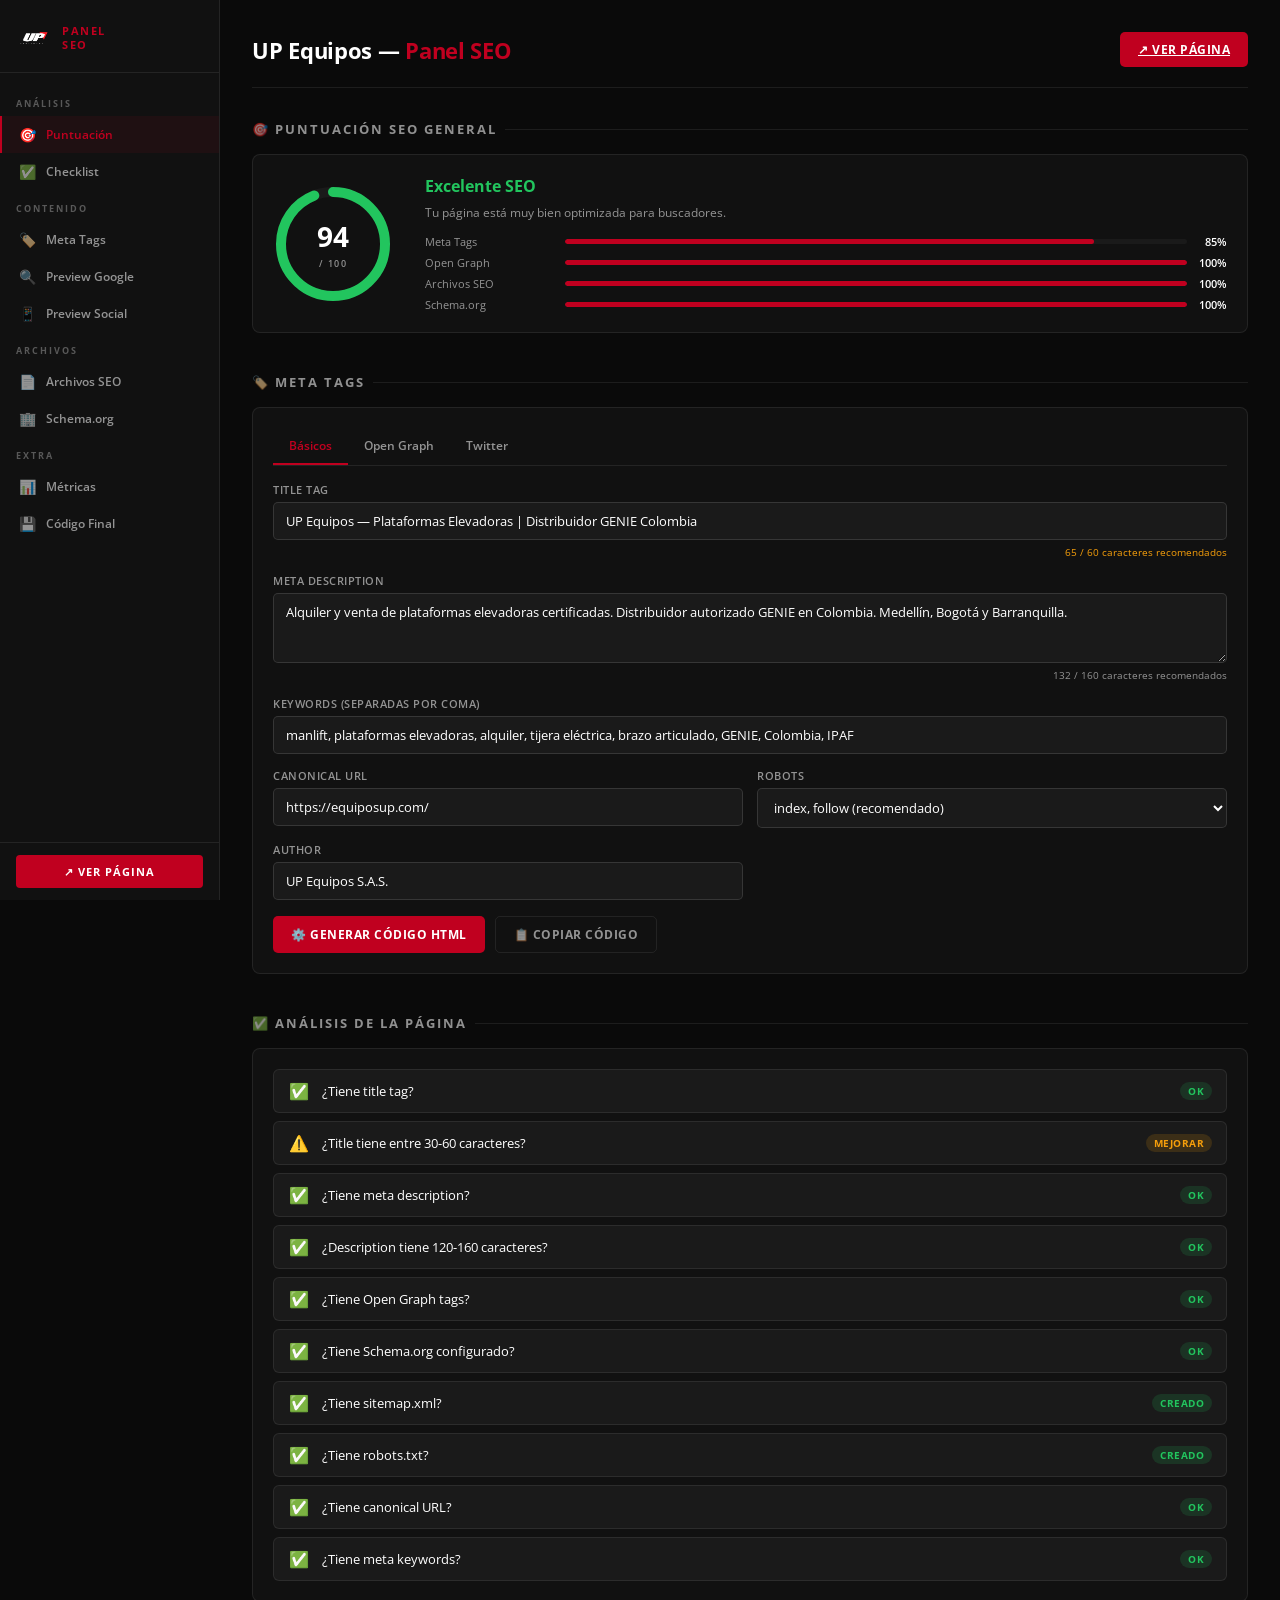
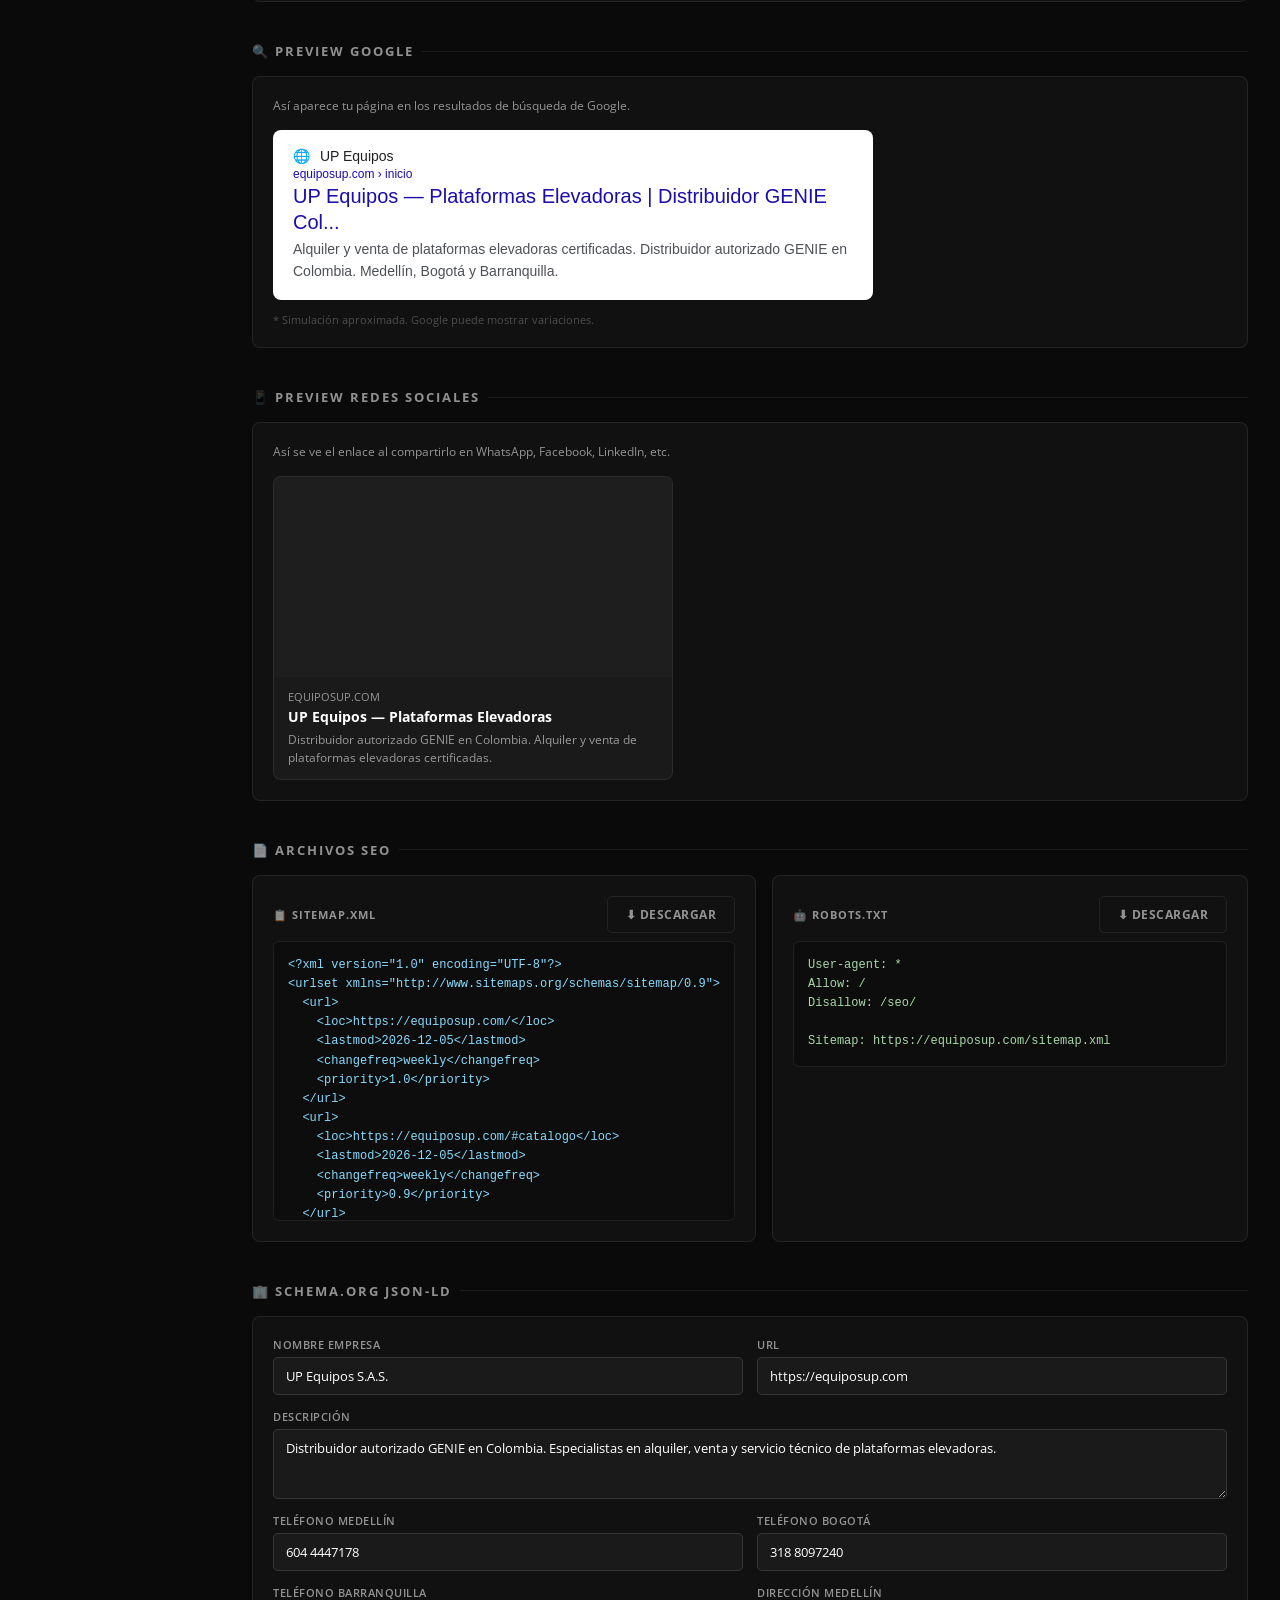
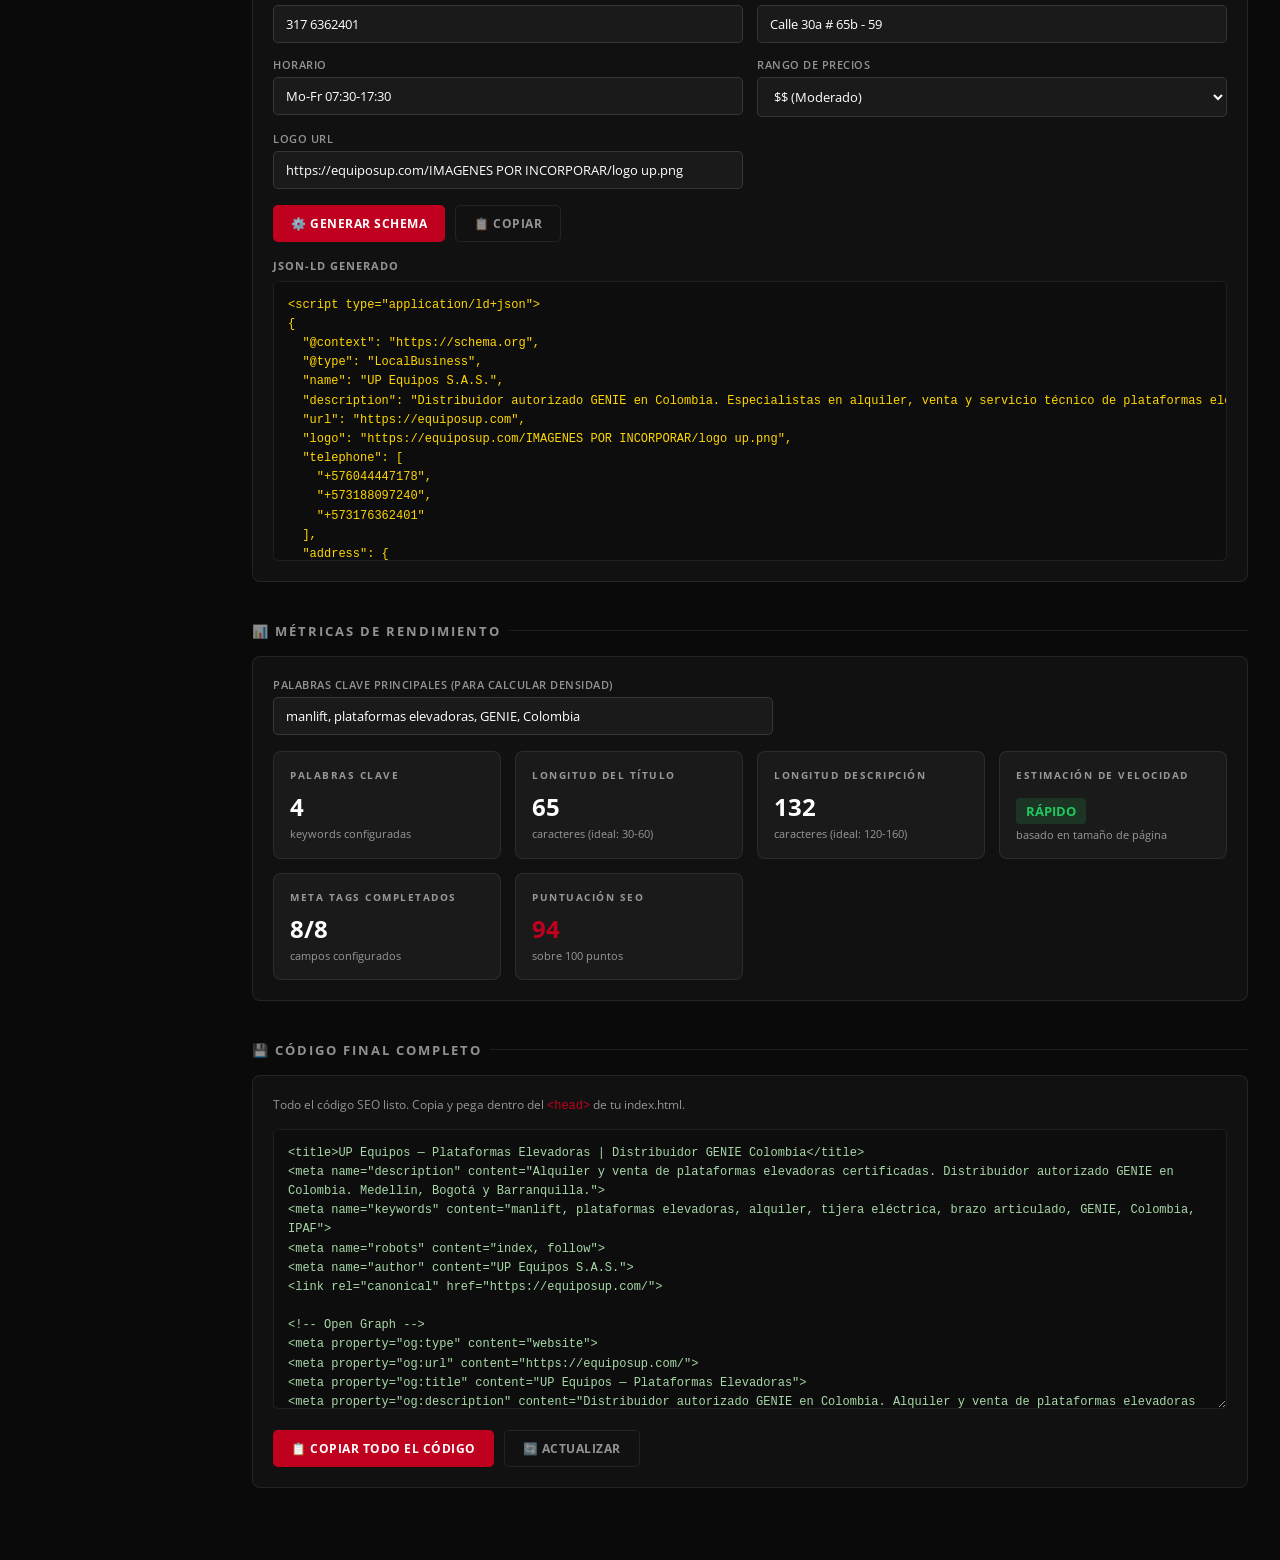
==== seo/index.html @ 3b1353d7 "Add files via upload" ====
<!DOCTYPE html>
<html lang="es">
<head>
  <meta charset="UTF-8">
  <meta name="viewport" content="width=device-width, initial-scale=1.0">
  <title>UP Equipos — Panel SEO</title>
  <meta name="robots" content="noindex, nofollow">
  <link rel="preconnect" href="https://fonts.googleapis.com">
  <link rel="preconnect" href="https://fonts.gstatic.com" crossorigin>
  <link href="https://fonts.googleapis.com/css2?family=Open+Sans:wght@300;400;600;700&display=swap" rel="stylesheet">
  <style>
    *, *::before, *::after { box-sizing: border-box; margin: 0; padding: 0; }

    :root {
      --bg: #0a0a0a;
      --bg2: #111111;
      --bg3: #1a1a1a;
      --red: #C0001F;
      --red2: #e8001f;
      --white: #ffffff;
      --gray: rgba(255,255,255,0.55);
      --gray2: rgba(255,255,255,0.08);
      --border: rgba(255,255,255,0.08);
      --sidebar-w: 220px;
    }

    html { scroll-behavior: smooth; }

    body {
      font-family: 'Open Sans', sans-serif;
      background: var(--bg);
      color: var(--white);
      min-height: 100vh;
      display: flex;
    }

    /* ── SIDEBAR ── */
    #sidebar {
      width: var(--sidebar-w);
      min-height: 100vh;
      background: var(--bg2);
      border-right: 1px solid var(--border);
      position: fixed;
      top: 0; left: 0;
      display: flex;
      flex-direction: column;
      z-index: 100;
    }

    .sidebar-brand {
      padding: 20px 16px 16px;
      border-bottom: 1px solid var(--border);
      display: flex;
      align-items: center;
      gap: 10px;
    }

    .sidebar-brand img {
      height: 36px;
      width: auto;
      filter: brightness(1.1);
    }

    .sidebar-brand-text {
      font-size: 11px;
      font-weight: 700;
      letter-spacing: 1.5px;
      text-transform: uppercase;
      color: var(--red);
      line-height: 1.3;
    }

    .sidebar-nav {
      flex: 1;
      padding: 12px 0;
      overflow-y: auto;
    }

    .nav-label {
      font-size: 9px;
      font-weight: 700;
      letter-spacing: 2px;
      text-transform: uppercase;
      color: rgba(255,255,255,0.3);
      padding: 12px 16px 6px;
    }

    .nav-item {
      display: flex;
      align-items: center;
      gap: 10px;
      padding: 9px 16px;
      font-size: 12px;
      font-weight: 600;
      color: var(--gray);
      cursor: pointer;
      transition: all 0.2s;
      border-left: 2px solid transparent;
      text-decoration: none;
    }

    .nav-item:hover { color: var(--white); background: var(--gray2); }
    .nav-item.active { color: var(--red); border-left-color: var(--red); background: rgba(192,0,31,0.08); }

    .nav-item .nav-icon { font-size: 14px; width: 18px; text-align: center; }

    .sidebar-footer {
      padding: 12px 16px;
      border-top: 1px solid var(--border);
    }

    .btn-ver {
      display: block;
      text-align: center;
      padding: 9px 12px;
      background: var(--red);
      color: var(--white);
      font-size: 11px;
      font-weight: 700;
      letter-spacing: 1px;
      text-transform: uppercase;
      text-decoration: none;
      border-radius: 4px;
      transition: background 0.2s;
    }
    .btn-ver:hover { background: var(--red2); }

    /* ── MAIN ── */
    #main {
      margin-left: var(--sidebar-w);
      flex: 1;
      padding: 32px;
      max-width: calc(100% - var(--sidebar-w));
    }

    /* ── PAGE HEADER ── */
    .page-header {
      display: flex;
      align-items: center;
      justify-content: space-between;
      margin-bottom: 32px;
      padding-bottom: 20px;
      border-bottom: 1px solid var(--border);
    }

    .page-header h1 {
      font-size: 22px;
      font-weight: 700;
      letter-spacing: -0.3px;
    }

    .page-header h1 span { color: var(--red); }

    /* ── SECTION ── */
    .seo-section {
      margin-bottom: 40px;
      scroll-margin-top: 24px;
    }

    .section-title {
      font-size: 13px;
      font-weight: 700;
      letter-spacing: 2px;
      text-transform: uppercase;
      color: var(--gray);
      margin-bottom: 16px;
      display: flex;
      align-items: center;
      gap: 8px;
    }

    .section-title::after {
      content: '';
      flex: 1;
      height: 1px;
      background: var(--border);
    }

    /* ── CARD ── */
    .card {
      background: var(--bg2);
      border: 1px solid var(--border);
      border-radius: 8px;
      padding: 20px;
    }

    /* ── SCORE CIRCLE ── */
    .score-wrap {
      display: flex;
      align-items: center;
      gap: 32px;
      flex-wrap: wrap;
    }

    .score-circle-container {
      position: relative;
      width: 120px;
      height: 120px;
      flex-shrink: 0;
    }

    .score-circle-container svg {
      transform: rotate(-90deg);
    }

    .score-circle-bg { fill: none; stroke: var(--bg3); stroke-width: 10; }
    .score-circle-fill {
      fill: none;
      stroke-width: 10;
      stroke-linecap: round;
      transition: stroke-dashoffset 0.8s cubic-bezier(.4,0,.2,1), stroke 0.4s;
    }

    .score-number {
      position: absolute;
      inset: 0;
      display: flex;
      flex-direction: column;
      align-items: center;
      justify-content: center;
      font-size: 28px;
      font-weight: 700;
    }

    .score-label-text {
      font-size: 9px;
      font-weight: 600;
      letter-spacing: 1.5px;
      text-transform: uppercase;
      color: var(--gray);
      margin-top: 2px;
    }

    .score-details { flex: 1; min-width: 200px; }
    .score-details h3 { font-size: 16px; font-weight: 700; margin-bottom: 6px; }
    .score-details p { font-size: 12px; color: var(--gray); line-height: 1.6; }

    .score-bars { margin-top: 12px; display: flex; flex-direction: column; gap: 6px; }

    .score-bar-row {
      display: flex;
      align-items: center;
      gap: 10px;
      font-size: 11px;
    }

    .score-bar-label { width: 130px; color: var(--gray); }

    .score-bar-track {
      flex: 1;
      height: 5px;
      background: var(--bg3);
      border-radius: 3px;
      overflow: hidden;
    }

    .score-bar-fill {
      height: 100%;
      border-radius: 3px;
      background: var(--red);
      transition: width 0.6s ease;
    }

    .score-bar-val { width: 30px; text-align: right; font-weight: 600; }

    /* ── FORM ── */
    .form-grid {
      display: grid;
      grid-template-columns: 1fr 1fr;
      gap: 14px;
    }

    .form-grid.single { grid-template-columns: 1fr; }

    .field {
      display: flex;
      flex-direction: column;
      gap: 5px;
    }

    .field.span2 { grid-column: span 2; }

    .field label {
      font-size: 11px;
      font-weight: 600;
      letter-spacing: 0.5px;
      color: var(--gray);
      text-transform: uppercase;
    }

    .field input,
    .field textarea,
    .field select {
      background: var(--bg3);
      border: 1px solid rgba(255,255,255,0.12);
      border-radius: 5px;
      color: var(--white);
      font-family: 'Open Sans', sans-serif;
      font-size: 13px;
      padding: 9px 12px;
      outline: none;
      transition: border-color 0.2s;
      width: 100%;
    }

    .field input:focus,
    .field textarea:focus,
    .field select:focus {
      border-color: var(--red);
    }

    .field select option { background: #1a1a1a; }

    .field textarea { resize: vertical; min-height: 70px; }

    .char-counter {
      font-size: 10px;
      color: var(--gray);
      text-align: right;
    }

    .char-counter.warn { color: #f59e0b; }
    .char-counter.over { color: var(--red); }

    /* ── BUTTONS ── */
    .btn {
      display: inline-flex;
      align-items: center;
      gap: 6px;
      padding: 9px 18px;
      border: none;
      border-radius: 5px;
      font-family: 'Open Sans', sans-serif;
      font-size: 12px;
      font-weight: 700;
      letter-spacing: 0.5px;
      text-transform: uppercase;
      cursor: pointer;
      transition: all 0.2s;
    }

    .btn-primary { background: var(--red); color: var(--white); }
    .btn-primary:hover { background: var(--red2); }
    .btn-secondary {
      background: transparent;
      color: var(--gray);
      border: 1px solid var(--border);
    }
    .btn-secondary:hover { color: var(--white); border-color: rgba(255,255,255,0.25); }

    .btn-row {
      display: flex;
      gap: 10px;
      margin-top: 16px;
      flex-wrap: wrap;
    }

    /* ── CHECKLIST ── */
    .checklist { display: flex; flex-direction: column; gap: 8px; }

    .check-item {
      display: flex;
      align-items: center;
      gap: 12px;
      padding: 10px 14px;
      background: var(--bg3);
      border-radius: 6px;
      border: 1px solid var(--border);
      font-size: 13px;
    }

    .check-icon { font-size: 16px; width: 22px; text-align: center; flex-shrink: 0; }
    .check-text { flex: 1; }
    .check-badge {
      font-size: 10px;
      font-weight: 700;
      letter-spacing: 0.5px;
      padding: 2px 8px;
      border-radius: 10px;
    }
    .badge-ok { background: rgba(34,197,94,0.15); color: #22c55e; }
    .badge-warn { background: rgba(245,158,11,0.15); color: #f59e0b; }
    .badge-err { background: rgba(192,0,31,0.15); color: #ff4060; }

    /* ── GOOGLE PREVIEW ── */
    .google-preview {
      background: #fff;
      border-radius: 8px;
      padding: 18px 20px;
      max-width: 600px;
    }

    .gp-url {
      font-size: 12px;
      color: #1a0dab;
      margin-bottom: 2px;
      font-family: arial, sans-serif;
    }

    .gp-title {
      font-size: 20px;
      color: #1a0dab;
      font-family: arial, sans-serif;
      cursor: pointer;
      line-height: 1.3;
      margin-bottom: 3px;
    }

    .gp-title:hover { text-decoration: underline; }

    .gp-desc {
      font-size: 14px;
      color: #4d5156;
      font-family: arial, sans-serif;
      line-height: 1.58;
    }

    .gp-url-green {
      font-size: 14px;
      color: #202124;
      font-family: arial, sans-serif;
      margin-bottom: 3px;
    }

    /* ── SOCIAL PREVIEW ── */
    .social-preview {
      background: var(--bg3);
      border: 1px solid var(--border);
      border-radius: 8px;
      overflow: hidden;
      max-width: 400px;
    }

    .social-img-placeholder {
      width: 100%;
      height: 200px;
      background: #1e1e1e;
      display: flex;
      align-items: center;
      justify-content: center;
      color: var(--gray);
      font-size: 12px;
      position: relative;
      overflow: hidden;
    }

    .social-img-placeholder img {
      width: 100%;
      height: 100%;
      object-fit: cover;
    }

    .social-content { padding: 12px 14px; }
    .social-domain { font-size: 11px; color: var(--gray); text-transform: uppercase; margin-bottom: 4px; }
    .social-title { font-size: 14px; font-weight: 700; margin-bottom: 4px; line-height: 1.3; }
    .social-desc { font-size: 12px; color: var(--gray); line-height: 1.5; }

    /* ── CODE BLOCK ── */
    .code-block {
      background: #0d0d0d;
      border: 1px solid var(--border);
      border-radius: 6px;
      padding: 14px;
      font-family: 'Courier New', monospace;
      font-size: 12px;
      color: #a8d8a8;
      line-height: 1.6;
      overflow-x: auto;
      white-space: pre;
      max-height: 280px;
      overflow-y: auto;
    }

    .code-block.xml { color: #89dcff; }
    .code-block.json { color: #ffd700; }

    .code-header {
      display: flex;
      align-items: center;
      justify-content: space-between;
      margin-bottom: 8px;
    }

    .code-title {
      font-size: 11px;
      font-weight: 700;
      letter-spacing: 1px;
      text-transform: uppercase;
      color: var(--gray);
    }

    /* ── METRICS ── */
    .metrics-grid {
      display: grid;
      grid-template-columns: repeat(auto-fill, minmax(200px, 1fr));
      gap: 14px;
    }

    .metric-card {
      background: var(--bg3);
      border: 1px solid var(--border);
      border-radius: 8px;
      padding: 16px;
    }

    .metric-label {
      font-size: 10px;
      font-weight: 700;
      letter-spacing: 1.5px;
      text-transform: uppercase;
      color: var(--gray);
      margin-bottom: 8px;
    }

    .metric-value {
      font-size: 24px;
      font-weight: 700;
      color: var(--white);
    }

    .metric-sub {
      font-size: 11px;
      color: var(--gray);
      margin-top: 3px;
    }

    .metric-speed {
      display: inline-block;
      padding: 4px 10px;
      border-radius: 4px;
      font-size: 13px;
      font-weight: 700;
    }
    .speed-fast { background: rgba(34,197,94,0.15); color: #22c55e; }
    .speed-med { background: rgba(245,158,11,0.15); color: #f59e0b; }
    .speed-slow { background: rgba(192,0,31,0.15); color: #ff4060; }

    /* ── FINAL CODE ── */
    .final-textarea {
      width: 100%;
      background: #0d0d0d;
      border: 1px solid var(--border);
      border-radius: 6px;
      color: #a8d8a8;
      font-family: 'Courier New', monospace;
      font-size: 12px;
      padding: 14px;
      line-height: 1.6;
      resize: vertical;
      min-height: 280px;
      outline: none;
    }

    .final-textarea:focus { border-color: var(--red); }

    /* ── TOAST ── */
    #toast {
      position: fixed;
      bottom: 24px;
      right: 24px;
      background: #22c55e;
      color: #fff;
      padding: 10px 20px;
      border-radius: 6px;
      font-size: 13px;
      font-weight: 600;
      transform: translateY(60px);
      opacity: 0;
      transition: all 0.3s;
      z-index: 9999;
      pointer-events: none;
    }

    #toast.show { transform: translateY(0); opacity: 1; }

    /* ── TABS ── */
    .tab-row {
      display: flex;
      gap: 0;
      border-bottom: 1px solid var(--border);
      margin-bottom: 16px;
    }

    .tab-btn {
      padding: 9px 16px;
      font-size: 12px;
      font-weight: 600;
      color: var(--gray);
      cursor: pointer;
      border-bottom: 2px solid transparent;
      transition: all 0.2s;
      background: none;
      border-top: none;
      border-left: none;
      border-right: none;
      font-family: 'Open Sans', sans-serif;
    }

    .tab-btn:hover { color: var(--white); }
    .tab-btn.active { color: var(--red); border-bottom-color: var(--red); }
    .tab-panel { display: none; }
    .tab-panel.active { display: block; }

    /* ── RESPONSIVE ── */
    @media (max-width: 900px) {
      #sidebar {
        width: 100%;
        min-height: auto;
        position: relative;
        flex-direction: row;
        flex-wrap: wrap;
        overflow-x: auto;
      }

      #main { margin-left: 0; max-width: 100%; }

      body { flex-direction: column; }

      .sidebar-nav { display: flex; flex-direction: row; padding: 0; overflow-x: auto; }
      .nav-label { display: none; }
      .nav-item { white-space: nowrap; border-left: none; border-bottom: 2px solid transparent; }
      .nav-item.active { border-bottom-color: var(--red); border-left: none; }
      .sidebar-footer { display: none; }

      .form-grid { grid-template-columns: 1fr; }
      .field.span2 { grid-column: span 1; }
    }

    @media (max-width: 600px) {
      #main { padding: 16px; }
      .score-wrap { flex-direction: column; }
    }

    /* scrollbar */
    ::-webkit-scrollbar { width: 6px; height: 6px; }
    ::-webkit-scrollbar-track { background: var(--bg); }
    ::-webkit-scrollbar-thumb { background: rgba(255,255,255,0.15); border-radius: 3px; }
  </style>
</head>
<body>

<!-- ── SIDEBAR ── -->
<aside id="sidebar">
  <div class="sidebar-brand">
    <img src="../IMAGENES POR INCORPORAR/logo up.png" alt="UP Equipos" onerror="this.style.display='none'">
    <div class="sidebar-brand-text">Panel<br>SEO</div>
  </div>

  <nav class="sidebar-nav">
    <div class="nav-label">Análisis</div>
    <a class="nav-item active" href="#score" onclick="setActive(this)">
      <span class="nav-icon">🎯</span> Puntuación
    </a>
    <a class="nav-item" href="#checklist" onclick="setActive(this)">
      <span class="nav-icon">✅</span> Checklist
    </a>
    <div class="nav-label">Contenido</div>
    <a class="nav-item" href="#metatags" onclick="setActive(this)">
      <span class="nav-icon">🏷️</span> Meta Tags
    </a>
    <a class="nav-item" href="#preview-google" onclick="setActive(this)">
      <span class="nav-icon">🔍</span> Preview Google
    </a>
    <a class="nav-item" href="#preview-social" onclick="setActive(this)">
      <span class="nav-icon">📱</span> Preview Social
    </a>
    <div class="nav-label">Archivos</div>
    <a class="nav-item" href="#archivos-seo" onclick="setActive(this)">
      <span class="nav-icon">📄</span> Archivos SEO
    </a>
    <a class="nav-item" href="#schema" onclick="setActive(this)">
      <span class="nav-icon">🏢</span> Schema.org
    </a>
    <div class="nav-label">Extra</div>
    <a class="nav-item" href="#metricas" onclick="setActive(this)">
      <span class="nav-icon">📊</span> Métricas
    </a>
    <a class="nav-item" href="#codigo-final" onclick="setActive(this)">
      <span class="nav-icon">💾</span> Código Final
    </a>
  </nav>

  <div class="sidebar-footer">
    <a class="btn-ver" href="../index.html" target="_blank">↗ Ver página</a>
  </div>
</aside>

<!-- ── MAIN CONTENT ── -->
<main id="main">

  <div class="page-header">
    <h1>UP Equipos — <span>Panel SEO</span></h1>
    <a class="btn btn-primary" href="../index.html" target="_blank">↗ Ver página</a>
  </div>

  <!-- ══════════════════════════════
       SECCIÓN 1: PUNTUACIÓN SEO
  ══════════════════════════════ -->
  <section class="seo-section" id="score">
    <div class="section-title">🎯 Puntuación SEO General</div>
    <div class="card">
      <div class="score-wrap">
        <div class="score-circle-container">
          <svg width="120" height="120" viewBox="0 0 120 120">
            <circle class="score-circle-bg" cx="60" cy="60" r="52"/>
            <circle id="scoreCircle" class="score-circle-fill" cx="60" cy="60" r="52"
              stroke-dasharray="326.7"
              stroke-dashoffset="326.7"
              stroke="#22c55e"/>
          </svg>
          <div class="score-number">
            <span id="scoreNum">0</span>
            <span class="score-label-text">/ 100</span>
          </div>
        </div>

        <div class="score-details">
          <h3 id="scoreLabel">Calculando...</h3>
          <p id="scoreDesc">Completa los campos de meta tags para mejorar tu puntuación SEO.</p>
          <div class="score-bars">
            <div class="score-bar-row">
              <span class="score-bar-label">Meta Tags</span>
              <div class="score-bar-track"><div class="score-bar-fill" id="bar-meta" style="width:0%"></div></div>
              <span class="score-bar-val" id="val-meta">0%</span>
            </div>
            <div class="score-bar-row">
              <span class="score-bar-label">Open Graph</span>
              <div class="score-bar-track"><div class="score-bar-fill" id="bar-og" style="width:0%"></div></div>
              <span class="score-bar-val" id="val-og">0%</span>
            </div>
            <div class="score-bar-row">
              <span class="score-bar-label">Archivos SEO</span>
              <div class="score-bar-track"><div class="score-bar-fill" id="bar-files" style="width:0%"></div></div>
              <span class="score-bar-val" id="val-files">0%</span>
            </div>
            <div class="score-bar-row">
              <span class="score-bar-label">Schema.org</span>
              <div class="score-bar-track"><div class="score-bar-fill" id="bar-schema" style="width:0%"></div></div>
              <span class="score-bar-val" id="val-schema">0%</span>
            </div>
          </div>
        </div>
      </div>
    </div>
  </section>

  <!-- ══════════════════════════════
       SECCIÓN 2: META TAGS
  ══════════════════════════════ -->
  <section class="seo-section" id="metatags">
    <div class="section-title">🏷️ Meta Tags</div>
    <div class="card">
      <div class="tab-row">
        <button class="tab-btn active" onclick="showTab('basic',this)">Básicos</button>
        <button class="tab-btn" onclick="showTab('og',this)">Open Graph</button>
        <button class="tab-btn" onclick="showTab('twitter',this)">Twitter</button>
      </div>

      <div id="tab-basic" class="tab-panel active">
        <div class="form-grid">
          <div class="field span2">
            <label>Title Tag</label>
            <input type="text" id="f-title" maxlength="70" oninput="onFieldChange()" placeholder="Título de la página...">
            <div class="char-counter" id="cc-title">0 / 60 caracteres recomendados</div>
          </div>
          <div class="field span2">
            <label>Meta Description</label>
            <textarea id="f-desc" maxlength="200" oninput="onFieldChange()" placeholder="Descripción de la página..."></textarea>
            <div class="char-counter" id="cc-desc">0 / 160 caracteres recomendados</div>
          </div>
          <div class="field span2">
            <label>Keywords (separadas por coma)</label>
            <input type="text" id="f-keywords" oninput="onFieldChange()" placeholder="palabra1, palabra2, palabra3...">
          </div>
          <div class="field">
            <label>Canonical URL</label>
            <input type="url" id="f-canonical" oninput="onFieldChange()" placeholder="https://equiposup.com/">
          </div>
          <div class="field">
            <label>Robots</label>
            <select id="f-robots" onchange="onFieldChange()">
              <option value="index, follow">index, follow (recomendado)</option>
              <option value="noindex, follow">noindex, follow</option>
              <option value="index, nofollow">index, nofollow</option>
              <option value="noindex, nofollow">noindex, nofollow</option>
            </select>
          </div>
          <div class="field">
            <label>Author</label>
            <input type="text" id="f-author" oninput="onFieldChange()" placeholder="UP Equipos S.A.S.">
          </div>
        </div>
      </div>

      <div id="tab-og" class="tab-panel">
        <div class="form-grid">
          <div class="field span2">
            <label>OG Title</label>
            <input type="text" id="f-og-title" oninput="onFieldChange()" placeholder="Título para redes sociales...">
          </div>
          <div class="field span2">
            <label>OG Description</label>
            <textarea id="f-og-desc" maxlength="200" oninput="onFieldChange()" placeholder="Descripción para redes sociales..."></textarea>
          </div>
          <div class="field span2">
            <label>OG Image URL</label>
            <input type="url" id="f-og-image" oninput="onFieldChange()" placeholder="https://equiposup.com/imagen.png">
          </div>
          <div class="field">
            <label>OG Locale</label>
            <input type="text" id="f-og-locale" oninput="onFieldChange()" placeholder="es_CO">
          </div>
          <div class="field">
            <label>OG Site Name</label>
            <input type="text" id="f-og-sitename" oninput="onFieldChange()" placeholder="UP Equipos">
          </div>
        </div>
      </div>

      <div id="tab-twitter" class="tab-panel">
        <div class="form-grid">
          <div class="field">
            <label>Twitter Card</label>
            <select id="f-tw-card" onchange="onFieldChange()">
              <option value="summary_large_image">summary_large_image</option>
              <option value="summary">summary</option>
            </select>
          </div>
          <div class="field">
            <label>Twitter Handle (opcional)</label>
            <input type="text" id="f-tw-handle" oninput="onFieldChange()" placeholder="@tu_usuario">
          </div>
          <div class="field span2">
            <label>Twitter Title</label>
            <input type="text" id="f-tw-title" oninput="onFieldChange()" placeholder="Título para Twitter...">
          </div>
          <div class="field span2">
            <label>Twitter Description</label>
            <textarea id="f-tw-desc" oninput="onFieldChange()" placeholder="Descripción para Twitter..."></textarea>
          </div>
          <div class="field span2">
            <label>Twitter Image URL</label>
            <input type="url" id="f-tw-image" oninput="onFieldChange()" placeholder="https://equiposup.com/imagen.png">
          </div>
        </div>
      </div>

      <div class="btn-row">
        <button class="btn btn-primary" onclick="generateMetaCode()">⚙️ Generar código HTML</button>
        <button class="btn btn-secondary" onclick="copyMetaCode()">📋 Copiar código</button>
      </div>

      <div id="meta-code-wrap" style="margin-top:14px; display:none;">
        <div class="code-header">
          <span class="code-title">Código generado — pegar en &lt;head&gt;</span>
        </div>
        <div class="code-block" id="meta-code-output"></div>
      </div>
    </div>
  </section>

  <!-- ══════════════════════════════
       SECCIÓN 3: CHECKLIST
  ══════════════════════════════ -->
  <section class="seo-section" id="checklist">
    <div class="section-title">✅ Análisis de la Página</div>
    <div class="card">
      <div class="checklist" id="checklist-items"></div>
    </div>
  </section>

  <!-- ══════════════════════════════
       SECCIÓN 4: PREVIEW GOOGLE
  ══════════════════════════════ -->
  <section class="seo-section" id="preview-google">
    <div class="section-title">🔍 Preview Google</div>
    <div class="card">
      <p style="font-size:12px; color:var(--gray); margin-bottom:16px;">
        Así aparece tu página en los resultados de búsqueda de Google.
      </p>
      <div class="google-preview">
        <div class="gp-url-green">
          <span id="gp-favicon" style="margin-right:6px;">🌐</span>
          <span id="gp-sitename-disp">UP Equipos</span>
        </div>
        <div class="gp-url" id="gp-url-disp">equiposup.com › inicio</div>
        <div class="gp-title" id="gp-title-disp">UP Equipos — Plataformas Elevadoras | Distribuidor GENIE Colombia</div>
        <div class="gp-desc" id="gp-desc-disp">Alquiler y venta de plataformas elevadoras certificadas. Distribuidor autorizado GENIE en Colombia. Medellín, Bogotá y Barranquilla.</div>
      </div>
      <p style="font-size:11px; color:rgba(255,255,255,0.25); margin-top:12px;">
        * Simulación aproximada. Google puede mostrar variaciones.
      </p>
    </div>
  </section>

  <!-- ══════════════════════════════
       SECCIÓN 5: PREVIEW SOCIAL
  ══════════════════════════════ -->
  <section class="seo-section" id="preview-social">
    <div class="section-title">📱 Preview Redes Sociales</div>
    <div class="card">
      <p style="font-size:12px; color:var(--gray); margin-bottom:16px;">
        Así se ve el enlace al compartirlo en WhatsApp, Facebook, LinkedIn, etc.
      </p>
      <div class="social-preview">
        <div class="social-img-placeholder" id="social-img-wrap">
          <img id="social-img-preview" src="" alt="" style="display:none;" onerror="this.style.display='none'">
          <span id="social-img-text">Sin imagen OG configurada</span>
        </div>
        <div class="social-content">
          <div class="social-domain" id="social-domain-disp">EQUIPOSUP.COM</div>
          <div class="social-title" id="social-title-disp">UP Equipos — Plataformas Elevadoras</div>
          <div class="social-desc" id="social-desc-disp">Distribuidor autorizado GENIE en Colombia. Alquiler y venta de plataformas elevadoras certificadas.</div>
        </div>
      </div>
    </div>
  </section>

  <!-- ══════════════════════════════
       SECCIÓN 6: ARCHIVOS SEO
  ══════════════════════════════ -->
  <section class="seo-section" id="archivos-seo">
    <div class="section-title">📄 Archivos SEO</div>
    <div style="display:grid; grid-template-columns: 1fr 1fr; gap:16px; flex-wrap:wrap;">

      <!-- SITEMAP -->
      <div class="card">
        <div class="code-header">
          <span class="code-title">📋 sitemap.xml</span>
          <button class="btn btn-secondary" onclick="downloadFile('sitemap.xml', getSitemapContent())">⬇ Descargar</button>
        </div>
        <div class="code-block xml" id="sitemap-preview"></div>
      </div>

      <!-- ROBOTS -->
      <div class="card">
        <div class="code-header">
          <span class="code-title">🤖 robots.txt</span>
          <button class="btn btn-secondary" onclick="downloadFile('robots.txt', getRobotsContent())">⬇ Descargar</button>
        </div>
        <div class="code-block" id="robots-preview"></div>
      </div>

    </div>
  </section>

  <!-- ══════════════════════════════
       SECCIÓN 7: SCHEMA.ORG
  ══════════════════════════════ -->
  <section class="seo-section" id="schema">
    <div class="section-title">🏢 Schema.org JSON-LD</div>
    <div class="card">
      <div class="form-grid">
        <div class="field">
          <label>Nombre empresa</label>
          <input type="text" id="s-name" oninput="generateSchema()" placeholder="UP Equipos S.A.S.">
        </div>
        <div class="field">
          <label>URL</label>
          <input type="url" id="s-url" oninput="generateSchema()" placeholder="https://equiposup.com">
        </div>
        <div class="field span2">
          <label>Descripción</label>
          <textarea id="s-desc" oninput="generateSchema()" placeholder="Descripción del negocio..."></textarea>
        </div>
        <div class="field">
          <label>Teléfono Medellín</label>
          <input type="text" id="s-tel-med" oninput="generateSchema()" placeholder="604 4447178">
        </div>
        <div class="field">
          <label>Teléfono Bogotá</label>
          <input type="text" id="s-tel-bog" oninput="generateSchema()" placeholder="318 8097240">
        </div>
        <div class="field">
          <label>Teléfono Barranquilla</label>
          <input type="text" id="s-tel-baq" oninput="generateSchema()" placeholder="317 6362401">
        </div>
        <div class="field">
          <label>Dirección Medellín</label>
          <input type="text" id="s-addr" oninput="generateSchema()" placeholder="Calle 30a # 65b - 59">
        </div>
        <div class="field">
          <label>Horario</label>
          <input type="text" id="s-hours" oninput="generateSchema()" placeholder="Mo-Fr 07:30-17:30">
        </div>
        <div class="field">
          <label>Rango de precios</label>
          <select id="s-price" onchange="generateSchema()">
            <option value="$">$ (Económico)</option>
            <option value="$$" selected>$$ (Moderado)</option>
            <option value="$$$">$$$ (Premium)</option>
          </select>
        </div>
        <div class="field">
          <label>Logo URL</label>
          <input type="url" id="s-logo" oninput="generateSchema()" placeholder="https://equiposup.com/logo.png">
        </div>
      </div>

      <div class="btn-row">
        <button class="btn btn-primary" onclick="generateSchema()">⚙️ Generar Schema</button>
        <button class="btn btn-secondary" onclick="copyCode('schema-output')">📋 Copiar</button>
      </div>

      <div style="margin-top:16px;">
        <div class="code-header">
          <span class="code-title">JSON-LD generado</span>
        </div>
        <div class="code-block json" id="schema-output"></div>
      </div>
    </div>
  </section>

  <!-- ══════════════════════════════
       SECCIÓN 8: MÉTRICAS
  ══════════════════════════════ -->
  <section class="seo-section" id="metricas">
    <div class="section-title">📊 Métricas de Rendimiento</div>
    <div class="card">
      <div class="field" style="margin-bottom:16px; max-width:500px;">
        <label>Palabras clave principales (para calcular densidad)</label>
        <input type="text" id="m-keywords" oninput="calcMetrics()" placeholder="manlift, plataformas elevadoras, GENIE...">
      </div>
      <div class="metrics-grid">
        <div class="metric-card">
          <div class="metric-label">Palabras clave</div>
          <div class="metric-value" id="m-kw-count">—</div>
          <div class="metric-sub">keywords configuradas</div>
        </div>
        <div class="metric-card">
          <div class="metric-label">Longitud del título</div>
          <div class="metric-value" id="m-title-len">0</div>
          <div class="metric-sub">caracteres (ideal: 30-60)</div>
        </div>
        <div class="metric-card">
          <div class="metric-label">Longitud descripción</div>
          <div class="metric-value" id="m-desc-len">0</div>
          <div class="metric-sub">caracteres (ideal: 120-160)</div>
        </div>
        <div class="metric-card">
          <div class="metric-label">Estimación de velocidad</div>
          <div class="metric-value" id="m-speed">
            <span class="metric-speed speed-fast">RÁPIDO</span>
          </div>
          <div class="metric-sub">basado en tamaño de página</div>
        </div>
        <div class="metric-card">
          <div class="metric-label">Meta tags completados</div>
          <div class="metric-value" id="m-meta-count">0/8</div>
          <div class="metric-sub">campos configurados</div>
        </div>
        <div class="metric-card">
          <div class="metric-label">Puntuación SEO</div>
          <div class="metric-value" id="m-score-disp" style="color:var(--red)">0</div>
          <div class="metric-sub">sobre 100 puntos</div>
        </div>
      </div>
    </div>
  </section>

  <!-- ══════════════════════════════
       SECCIÓN 9: CÓDIGO FINAL
  ══════════════════════════════ -->
  <section class="seo-section" id="codigo-final">
    <div class="section-title">💾 Código Final Completo</div>
    <div class="card">
      <p style="font-size:12px; color:var(--gray); margin-bottom:16px;">
        Todo el código SEO listo. Copia y pega dentro del <code style="color:var(--red)">&lt;head&gt;</code> de tu index.html.
      </p>
      <textarea class="final-textarea" id="final-code" readonly></textarea>
      <div class="btn-row">
        <button class="btn btn-primary" onclick="copyFinalCode()">📋 Copiar todo el código</button>
        <button class="btn btn-secondary" onclick="refreshFinalCode()">🔄 Actualizar</button>
      </div>
    </div>
  </section>

</main>

<!-- TOAST -->
<div id="toast">¡Copiado al portapapeles!</div>

<script>
  // ──────────────────────────────────────────
  //  DATOS POR DEFECTO
  // ──────────────────────────────────────────
  const DEFAULTS = {
    title: 'UP Equipos — Plataformas Elevadoras | Distribuidor GENIE Colombia',
    desc: 'Alquiler y venta de plataformas elevadoras certificadas. Distribuidor autorizado GENIE en Colombia. Medellín, Bogotá y Barranquilla.',
    keywords: 'manlift, plataformas elevadoras, alquiler, tijera eléctrica, brazo articulado, GENIE, Colombia, IPAF',
    canonical: 'https://equiposup.com/',
    robots: 'index, follow',
    author: 'UP Equipos S.A.S.',
    ogTitle: 'UP Equipos — Plataformas Elevadoras',
    ogDesc: 'Distribuidor autorizado GENIE en Colombia. Alquiler y venta de plataformas elevadoras certificadas.',
    ogImage: 'https://equiposup.com/IMAGENES POR INCORPORAR/logo up.png',
    ogLocale: 'es_CO',
    ogSitename: 'UP Equipos',
    twCard: 'summary_large_image',
    twTitle: 'UP Equipos — Plataformas Elevadoras',
    twDesc: 'Distribuidor autorizado GENIE en Colombia.',
    twImage: 'https://equiposup.com/IMAGENES POR INCORPORAR/logo up.png',
    sName: 'UP Equipos S.A.S.',
    sUrl: 'https://equiposup.com',
    sDesc: 'Distribuidor autorizado GENIE en Colombia. Especialistas en alquiler, venta y servicio técnico de plataformas elevadoras.',
    sTelMed: '604 4447178',
    sTelBog: '318 8097240',
    sTelBaq: '317 6362401',
    sAddr: 'Calle 30a # 65b - 59',
    sHours: 'Mo-Fr 07:30-17:30',
    sPrice: '$$',
    sLogo: 'https://equiposup.com/IMAGENES POR INCORPORAR/logo up.png',
    mKeywords: 'manlift, plataformas elevadoras, GENIE, Colombia'
  };

  // ──────────────────────────────────────────
  //  INIT
  // ──────────────────────────────────────────
  window.addEventListener('DOMContentLoaded', () => {
    // Poblar formulario meta
    setValue('f-title', DEFAULTS.title);
    setValue('f-desc', DEFAULTS.desc);
    setValue('f-keywords', DEFAULTS.keywords);
    setValue('f-canonical', DEFAULTS.canonical);
    setSelect('f-robots', DEFAULTS.robots);
    setValue('f-author', DEFAULTS.author);
    // OG
    setValue('f-og-title', DEFAULTS.ogTitle);
    setValue('f-og-desc', DEFAULTS.ogDesc);
    setValue('f-og-image', DEFAULTS.ogImage);
    setValue('f-og-locale', DEFAULTS.ogLocale);
    setValue('f-og-sitename', DEFAULTS.ogSitename);
    // Twitter
    setSelect('f-tw-card', DEFAULTS.twCard);
    setValue('f-tw-title', DEFAULTS.twTitle);
    setValue('f-tw-desc', DEFAULTS.twDesc);
    setValue('f-tw-image', DEFAULTS.twImage);
    // Schema
    setValue('s-name', DEFAULTS.sName);
    setValue('s-url', DEFAULTS.sUrl);
    setValue('s-desc', DEFAULTS.sDesc);
    setValue('s-tel-med', DEFAULTS.sTelMed);
    setValue('s-tel-bog', DEFAULTS.sTelBog);
    setValue('s-tel-baq', DEFAULTS.sTelBaq);
    setValue('s-addr', DEFAULTS.sAddr);
    setValue('s-hours', DEFAULTS.sHours);
    setSelect('s-price', DEFAULTS.sPrice);
    setValue('s-logo', DEFAULTS.sLogo);
    // Metrics keyword
    setValue('m-keywords', DEFAULTS.mKeywords);

    // Run all
    onFieldChange();
    generateSchema();
    renderSitemapRobots();
    calcMetrics();
    refreshFinalCode();
  });

  function setValue(id, val) {
    const el = document.getElementById(id);
    if (el) el.value = val;
  }

  function setSelect(id, val) {
    const el = document.getElementById(id);
    if (!el) return;
    for (let opt of el.options) {
      if (opt.value === val) { opt.selected = true; break; }
    }
  }

  function g(id) {
    const el = document.getElementById(id);
    return el ? el.value.trim() : '';
  }

  // ──────────────────────────────────────────
  //  TABS
  // ──────────────────────────────────────────
  function showTab(name, btn) {
    document.querySelectorAll('.tab-panel').forEach(p => p.classList.remove('active'));
    document.querySelectorAll('.tab-btn').forEach(b => b.classList.remove('active'));
    const panel = document.getElementById('tab-' + name);
    if (panel) panel.classList.add('active');
    if (btn) btn.classList.add('active');
  }

  // ──────────────────────────────────────────
  //  SIDEBAR ACTIVE
  // ──────────────────────────────────────────
  function setActive(link) {
    document.querySelectorAll('.nav-item').forEach(n => n.classList.remove('active'));
    link.classList.add('active');
  }

  // ──────────────────────────────────────────
  //  CHAR COUNTERS
  // ──────────────────────────────────────────
  function updateCounter(inputId, counterId, max, recommended) {
    const el = document.getElementById(inputId);
    const cc = document.getElementById(counterId);
    if (!el || !cc) return;
    const len = el.value.length;
    cc.textContent = len + ' / ' + recommended + ' caracteres recomendados';
    cc.className = 'char-counter';
    if (len > max) cc.classList.add('over');
    else if (len > recommended) cc.classList.add('warn');
  }

  // ──────────────────────────────────────────
  //  MAIN CHANGE HANDLER
  // ──────────────────────────────────────────
  function onFieldChange() {
    updateCounter('f-title', 'cc-title', 70, 60);
    updateCounter('f-desc', 'cc-desc', 200, 160);
    updateGooglePreview();
    updateSocialPreview();
    updateChecklist();
    updateScore();
    calcMetrics();
    refreshFinalCode();
  }

  // ──────────────────────────────────────────
  //  GOOGLE PREVIEW
  // ──────────────────────────────────────────
  function updateGooglePreview() {
    const title = g('f-title') || 'Sin título';
    const desc  = g('f-desc')  || 'Sin descripción';
    const url   = g('f-canonical') || 'https://equiposup.com/';
    let urlDisp = url.replace('https://','').replace('http://','');
    if (urlDisp.endsWith('/')) urlDisp = urlDisp.slice(0,-1);
    urlDisp = urlDisp.replace('equiposup.com', 'equiposup.com');

    const sitename = g('f-og-sitename') || 'UP Equipos';

    setText('gp-sitename-disp', sitename);
    setText('gp-url-disp', urlDisp + ' › inicio');
    setText('gp-title-disp', title.length > 60 ? title.slice(0,60) + '...' : title);
    setText('gp-desc-disp', desc.length > 160 ? desc.slice(0,160) + '...' : desc);
  }

  // ──────────────────────────────────────────
  //  SOCIAL PREVIEW
  // ──────────────────────────────────────────
  function updateSocialPreview() {
    const title  = g('f-og-title') || g('f-title') || 'Sin título';
    const desc   = g('f-og-desc')  || g('f-desc')  || 'Sin descripción';
    const img    = g('f-og-image');
    const url    = g('f-canonical') || 'https://equiposup.com/';
    let domain   = url.replace('https://','').replace('http://','').split('/')[0].toUpperCase();

    setText('social-title-disp', title);
    setText('social-desc-disp', desc.length > 100 ? desc.slice(0,100) + '...' : desc);
    setText('social-domain-disp', domain);

    const imgEl   = document.getElementById('social-img-preview');
    const imgText = document.getElementById('social-img-text');
    if (img) {
      imgEl.src = img;
      imgEl.style.display = 'block';
      if (imgText) imgText.style.display = 'none';
    } else {
      imgEl.style.display = 'none';
      if (imgText) imgText.style.display = '';
    }
  }

  function setText(id, val) {
    const el = document.getElementById(id);
    if (el) el.textContent = val;
  }

  // ──────────────────────────────────────────
  //  CHECKLIST
  // ──────────────────────────────────────────
  const checks = [
    { id:'c-title',     label:'¿Tiene title tag?',                     fn: () => !!g('f-title') },
    { id:'c-title-len', label:'¿Title tiene entre 30-60 caracteres?',  fn: () => { const l=g('f-title').length; return l>=30&&l<=60; }, warn: () => { const l=g('f-title').length; return l>0&&(l<30||l>60); } },
    { id:'c-desc',      label:'¿Tiene meta description?',              fn: () => !!g('f-desc') },
    { id:'c-desc-len',  label:'¿Description tiene 120-160 caracteres?',fn: () => { const l=g('f-desc').length; return l>=120&&l<=160; }, warn: () => { const l=g('f-desc').length; return l>0&&(l<120||l>160); } },
    { id:'c-og',        label:'¿Tiene Open Graph tags?',               fn: () => !!(g('f-og-title')&&g('f-og-desc')&&g('f-og-image')) },
    { id:'c-schema',    label:'¿Tiene Schema.org configurado?',        fn: () => !!(g('s-name')&&g('s-url')) },
    { id:'c-sitemap',   label:'¿Tiene sitemap.xml?',                   fn: () => true, static: '✅', staticBadge: 'ok', staticText: 'CREADO' },
    { id:'c-robots',    label:'¿Tiene robots.txt?',                    fn: () => true, static: '✅', staticBadge: 'ok', staticText: 'CREADO' },
    { id:'c-canonical', label:'¿Tiene canonical URL?',                 fn: () => !!g('f-canonical') },
    { id:'c-keywords',  label:'¿Tiene meta keywords?',                 fn: () => !!g('f-keywords') },
  ];

  function updateChecklist() {
    const list = document.getElementById('checklist-items');
    list.innerHTML = '';
    checks.forEach(c => {
      const isOk   = c.static ? true : c.fn();
      const isWarn = !isOk && c.warn && c.warn();
      const icon   = c.static || (isOk ? '✅' : (isWarn ? '⚠️' : '❌'));
      const badgeCls = isOk ? 'badge-ok' : (isWarn ? 'badge-warn' : 'badge-err');
      const badgeTxt = c.staticText || (isOk ? 'OK' : (isWarn ? 'MEJORAR' : 'FALTA'));
      list.innerHTML += `
        <div class="check-item">
          <span class="check-icon">${icon}</span>
          <span class="check-text">${c.label}</span>
          <span class="check-badge ${badgeCls}">${badgeTxt}</span>
        </div>`;
    });
  }

  // ──────────────────────────────────────────
  //  SCORE
  // ──────────────────────────────────────────
  function updateScore() {
    let metaScore = 0, ogScore = 0, filesScore = 100, schemaScore = 0;

    // Meta
    if (g('f-title'))     metaScore += 25;
    const tl = g('f-title').length;
    if (tl >= 30 && tl <= 60) metaScore += 15;
    if (g('f-desc'))      metaScore += 20;
    const dl = g('f-desc').length;
    if (dl >= 120 && dl <= 160) metaScore += 15;
    if (g('f-keywords'))  metaScore += 10;
    if (g('f-canonical')) metaScore += 15;
    metaScore = Math.min(metaScore, 100);

    // OG
    if (g('f-og-title'))   ogScore += 30;
    if (g('f-og-desc'))    ogScore += 30;
    if (g('f-og-image'))   ogScore += 40;

    // Schema
    if (g('s-name'))       schemaScore += 40;
    if (g('s-url'))        schemaScore += 20;
    if (g('s-desc'))       schemaScore += 20;
    if (g('s-tel-med'))    schemaScore += 20;

    const overall = Math.round((metaScore * 0.4) + (ogScore * 0.25) + (filesScore * 0.15) + (schemaScore * 0.2));

    // Circle
    const circumference = 326.7;
    const offset = circumference - (overall / 100) * circumference;
    const circle = document.getElementById('scoreCircle');
    if (circle) {
      circle.style.strokeDashoffset = offset;
      circle.style.stroke = overall >= 80 ? '#22c55e' : overall >= 50 ? '#f59e0b' : '#C0001F';
    }

    setText('scoreNum', overall);

    const label = document.getElementById('scoreLabel');
    const desc2 = document.getElementById('scoreDesc');
    if (overall >= 80) {
      label.textContent = 'Excelente SEO';
      label.style.color = '#22c55e';
      if (desc2) desc2.textContent = 'Tu página está muy bien optimizada para buscadores.';
    } else if (overall >= 50) {
      label.textContent = 'SEO Moderado';
      label.style.color = '#f59e0b';
      if (desc2) desc2.textContent = 'Hay mejoras posibles. Completa los campos faltantes.';
    } else {
      label.textContent = 'SEO Básico';
      label.style.color = '#C0001F';
      if (desc2) desc2.textContent = 'Completa los meta tags y Open Graph para mejorar.';
    }

    setBar('bar-meta',   'val-meta',   metaScore);
    setBar('bar-og',     'val-og',     ogScore);
    setBar('bar-files',  'val-files',  filesScore);
    setBar('bar-schema', 'val-schema', schemaScore);

    setText('m-score-disp', overall);
  }

  function setBar(barId, valId, pct) {
    const bar = document.getElementById(barId);
    const val = document.getElementById(valId);
    if (bar) bar.style.width = pct + '%';
    if (val) val.textContent = pct + '%';
  }

  // ──────────────────────────────────────────
  //  META CODE GENERATOR
  // ──────────────────────────────────────────
  function buildMetaCode() {
    const lines = [];
    if (g('f-title'))     lines.push(`<title>${esc(g('f-title'))}</title>`);
    if (g('f-desc'))      lines.push(`<meta name="description" content="${esc(g('f-desc'))}">`);
    if (g('f-keywords'))  lines.push(`<meta name="keywords" content="${esc(g('f-keywords'))}">`);
    if (g('f-robots'))    lines.push(`<meta name="robots" content="${esc(g('f-robots'))}">`);
    if (g('f-author'))    lines.push(`<meta name="author" content="${esc(g('f-author'))}">`);
    if (g('f-canonical')) lines.push(`<link rel="canonical" href="${esc(g('f-canonical'))}">`);
    lines.push('');
    lines.push('<!-- Open Graph -->');
    lines.push(`<meta property="og:type" content="website">`);
    if (g('f-canonical')) lines.push(`<meta property="og:url" content="${esc(g('f-canonical'))}">`);
    if (g('f-og-title'))  lines.push(`<meta property="og:title" content="${esc(g('f-og-title'))}">`);
    if (g('f-og-desc'))   lines.push(`<meta property="og:description" content="${esc(g('f-og-desc'))}">`);
    if (g('f-og-image'))  lines.push(`<meta property="og:image" content="${esc(g('f-og-image'))}">`);
    if (g('f-og-locale')) lines.push(`<meta property="og:locale" content="${esc(g('f-og-locale'))}">`);
    if (g('f-og-sitename')) lines.push(`<meta property="og:site_name" content="${esc(g('f-og-sitename'))}">`);
    lines.push('');
    lines.push('<!-- Twitter Card -->');
    lines.push(`<meta name="twitter:card" content="${esc(g('f-tw-card') || 'summary_large_image')}">`);
    if (g('f-tw-handle')) lines.push(`<meta name="twitter:site" content="${esc(g('f-tw-handle'))}">`);
    if (g('f-tw-title'))  lines.push(`<meta name="twitter:title" content="${esc(g('f-tw-title'))}">`);
    if (g('f-tw-desc'))   lines.push(`<meta name="twitter:description" content="${esc(g('f-tw-desc'))}">`);
    if (g('f-tw-image'))  lines.push(`<meta name="twitter:image" content="${esc(g('f-tw-image'))}">`);
    return lines.join('\n');
  }

  function esc(s) {
    return s.replace(/&/g,'&amp;').replace(/"/g,'&quot;').replace(/</g,'&lt;').replace(/>/g,'&gt;');
  }

  function generateMetaCode() {
    const code = buildMetaCode();
    const el = document.getElementById('meta-code-output');
    const wrap = document.getElementById('meta-code-wrap');
    if (el) el.textContent = code;
    if (wrap) wrap.style.display = '';
    showToast('Código generado');
  }

  function copyMetaCode() {
    const code = buildMetaCode();
    navigator.clipboard.writeText(code).then(() => showToast('¡Código copiado!'));
  }

  // ──────────────────────────────────────────
  //  SCHEMA GENERATOR
  // ──────────────────────────────────────────
  function generateSchema() {
    const name    = g('s-name')    || 'UP Equipos S.A.S.';
    const url     = g('s-url')     || 'https://equiposup.com';
    const desc    = g('s-desc')    || '';
    const telMed  = g('s-tel-med') || '';
    const telBog  = g('s-tel-bog') || '';
    const telBaq  = g('s-tel-baq') || '';
    const addr    = g('s-addr')    || '';
    const hours   = g('s-hours')   || '';
    const price   = g('s-price')   || '$$';
    const logo    = g('s-logo')    || '';

    const tels = [telMed, telBog, telBaq]
      .filter(Boolean)
      .map(t => '+57' + t.replace(/\s/g,''))
      ;

    const obj = {
      "@context": "https://schema.org",
      "@type": "LocalBusiness",
      "name": name
    };
    if (desc)   obj.description = desc;
    if (url)    obj.url = url;
    if (logo)   obj.logo = logo;
    if (tels.length) obj.telephone = tels.length === 1 ? tels[0] : tels;
    if (addr) {
      obj.address = {
        "@type": "PostalAddress",
        "streetAddress": addr,
        "addressLocality": "Medellín",
        "addressRegion": "Antioquia",
        "addressCountry": "CO"
      };
    }
    if (url) obj.sameAs = [url];
    if (price)  obj.priceRange = price;
    if (hours)  obj.openingHours = hours;

    const json = JSON.stringify(obj, null, 2);
    const wrapped = `<script type="application/ld+json">\n${json}\n<\/script>`;
    const el = document.getElementById('schema-output');
    if (el) el.textContent = wrapped;

    updateScore();
    refreshFinalCode();
  }

  // ──────────────────────────────────────────
  //  SITEMAP & ROBOTS
  // ──────────────────────────────────────────
  function getSitemapContent() {
    const today = new Date().toISOString().split('T')[0];
    return `<?xml version="1.0" encoding="UTF-8"?>
<urlset xmlns="http://www.sitemaps.org/schemas/sitemap/0.9">
  <url>
    <loc>https://equiposup.com/</loc>
    <lastmod>${today}</lastmod>
    <changefreq>weekly</changefreq>
    <priority>1.0</priority>
  </url>
  <url>
    <loc>https://equiposup.com/#catalogo</loc>
    <lastmod>${today}</lastmod>
    <changefreq>weekly</changefreq>
    <priority>0.9</priority>
  </url>
  <url>
    <loc>https://equiposup.com/#venta</loc>
    <priority>0.8</priority>
  </url>
  <url>
    <loc>https://equiposup.com/#partes</loc>
    <priority>0.8</priority>
  </url>
  <url>
    <loc>https://equiposup.com/#ipaf</loc>
    <priority>0.8</priority>
  </url>
  <url>
    <loc>https://equiposup.com/#nosotros</loc>
    <priority>0.7</priority>
  </url>
  <url>
    <loc>https://equiposup.com/#sedes</loc>
    <priority>0.7</priority>
  </url>
</urlset>`;
  }

  function getRobotsContent() {
    return `User-agent: *\nAllow: /\nDisallow: /seo/\n\nSitemap: https://equiposup.com/sitemap.xml`;
  }

  function renderSitemapRobots() {
    const sm = document.getElementById('sitemap-preview');
    const rb = document.getElementById('robots-preview');
    if (sm) sm.textContent = getSitemapContent();
    if (rb) rb.textContent = getRobotsContent();
  }

  // ──────────────────────────────────────────
  //  DOWNLOAD
  // ──────────────────────────────────────────
  function downloadFile(filename, content) {
    const blob = new Blob([content], { type: 'text/plain;charset=utf-8' });
    const a = document.createElement('a');
    a.href = URL.createObjectURL(blob);
    a.download = filename;
    a.click();
    URL.revokeObjectURL(a.href);
    showToast('Descargando ' + filename);
  }

  // ──────────────────────────────────────────
  //  METRICS
  // ──────────────────────────────────────────
  function calcMetrics() {
    const kw = g('m-keywords');
    const kwList = kw ? kw.split(',').map(s=>s.trim()).filter(Boolean) : [];
    setText('m-kw-count', kwList.length || '—');

    const tLen = g('f-title').length;
    const dLen = g('f-desc').length;
    setText('m-title-len', tLen);
    setText('m-desc-len', dLen);

    // meta count
    const metaFields = ['f-title','f-desc','f-keywords','f-canonical','f-og-title','f-og-desc','f-og-image','s-name'];
    const filled = metaFields.filter(id => !!g(id)).length;
    setText('m-meta-count', filled + '/' + metaFields.length);
  }

  // ──────────────────────────────────────────
  //  FINAL CODE
  // ──────────────────────────────────────────
  function refreshFinalCode() {
    const schemaEl = document.getElementById('schema-output');
    const schemaCode = schemaEl ? schemaEl.textContent : '';
    const full = buildMetaCode() + '\n\n' + schemaCode;
    const el = document.getElementById('final-code');
    if (el) el.value = full;
  }

  function copyFinalCode() {
    const el = document.getElementById('final-code');
    if (!el) return;
    navigator.clipboard.writeText(el.value).then(() => showToast('¡Todo el código copiado!'));
  }

  // ──────────────────────────────────────────
  //  COPY HELPER
  // ──────────────────────────────────────────
  function copyCode(id) {
    const el = document.getElementById(id);
    if (!el) return;
    navigator.clipboard.writeText(el.textContent).then(() => showToast('¡Copiado!'));
  }

  // ──────────────────────────────────────────
  //  TOAST
  // ──────────────────────────────────────────
  function showToast(msg) {
    const t = document.getElementById('toast');
    if (!t) return;
    t.textContent = msg || '¡Copiado!';
    t.classList.add('show');
    setTimeout(() => t.classList.remove('show'), 2200);
  }

  // ──────────────────────────────────────────
  //  SCROLL SPY
  // ──────────────────────────────────────────
  const sectionIds = ['score','metatags','checklist','preview-google','preview-social','archivos-seo','schema','metricas','codigo-final'];
  const navLinks = {};

  document.querySelectorAll('.nav-item').forEach(link => {
    const href = link.getAttribute('href');
    if (href && href.startsWith('#')) navLinks[href.slice(1)] = link;
  });

  window.addEventListener('scroll', () => {
    let current = 'score';
    sectionIds.forEach(id => {
      const el = document.getElementById(id);
      if (el && el.getBoundingClientRect().top < 120) current = id;
    });
    document.querySelectorAll('.nav-item').forEach(n => n.classList.remove('active'));
    if (navLinks[current]) navLinks[current].classList.add('active');
  });
</script>
</body>
</html>
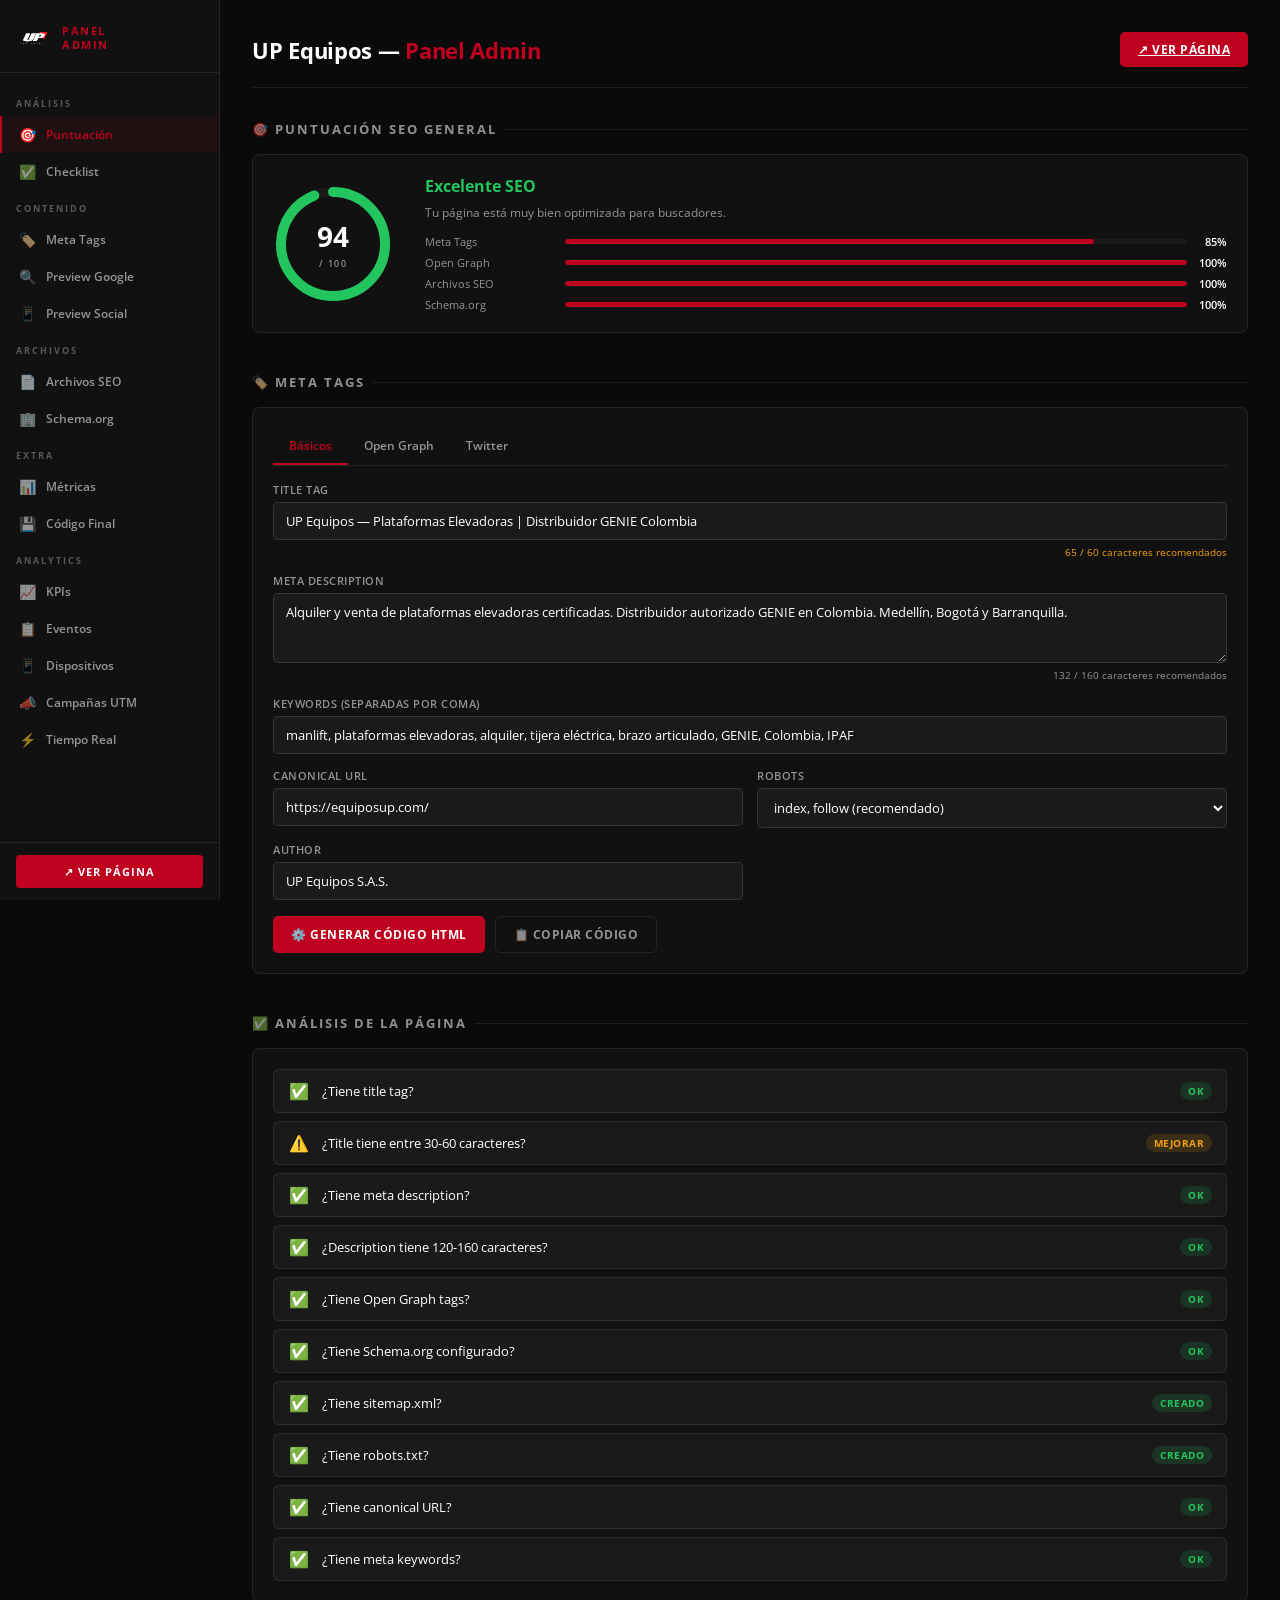
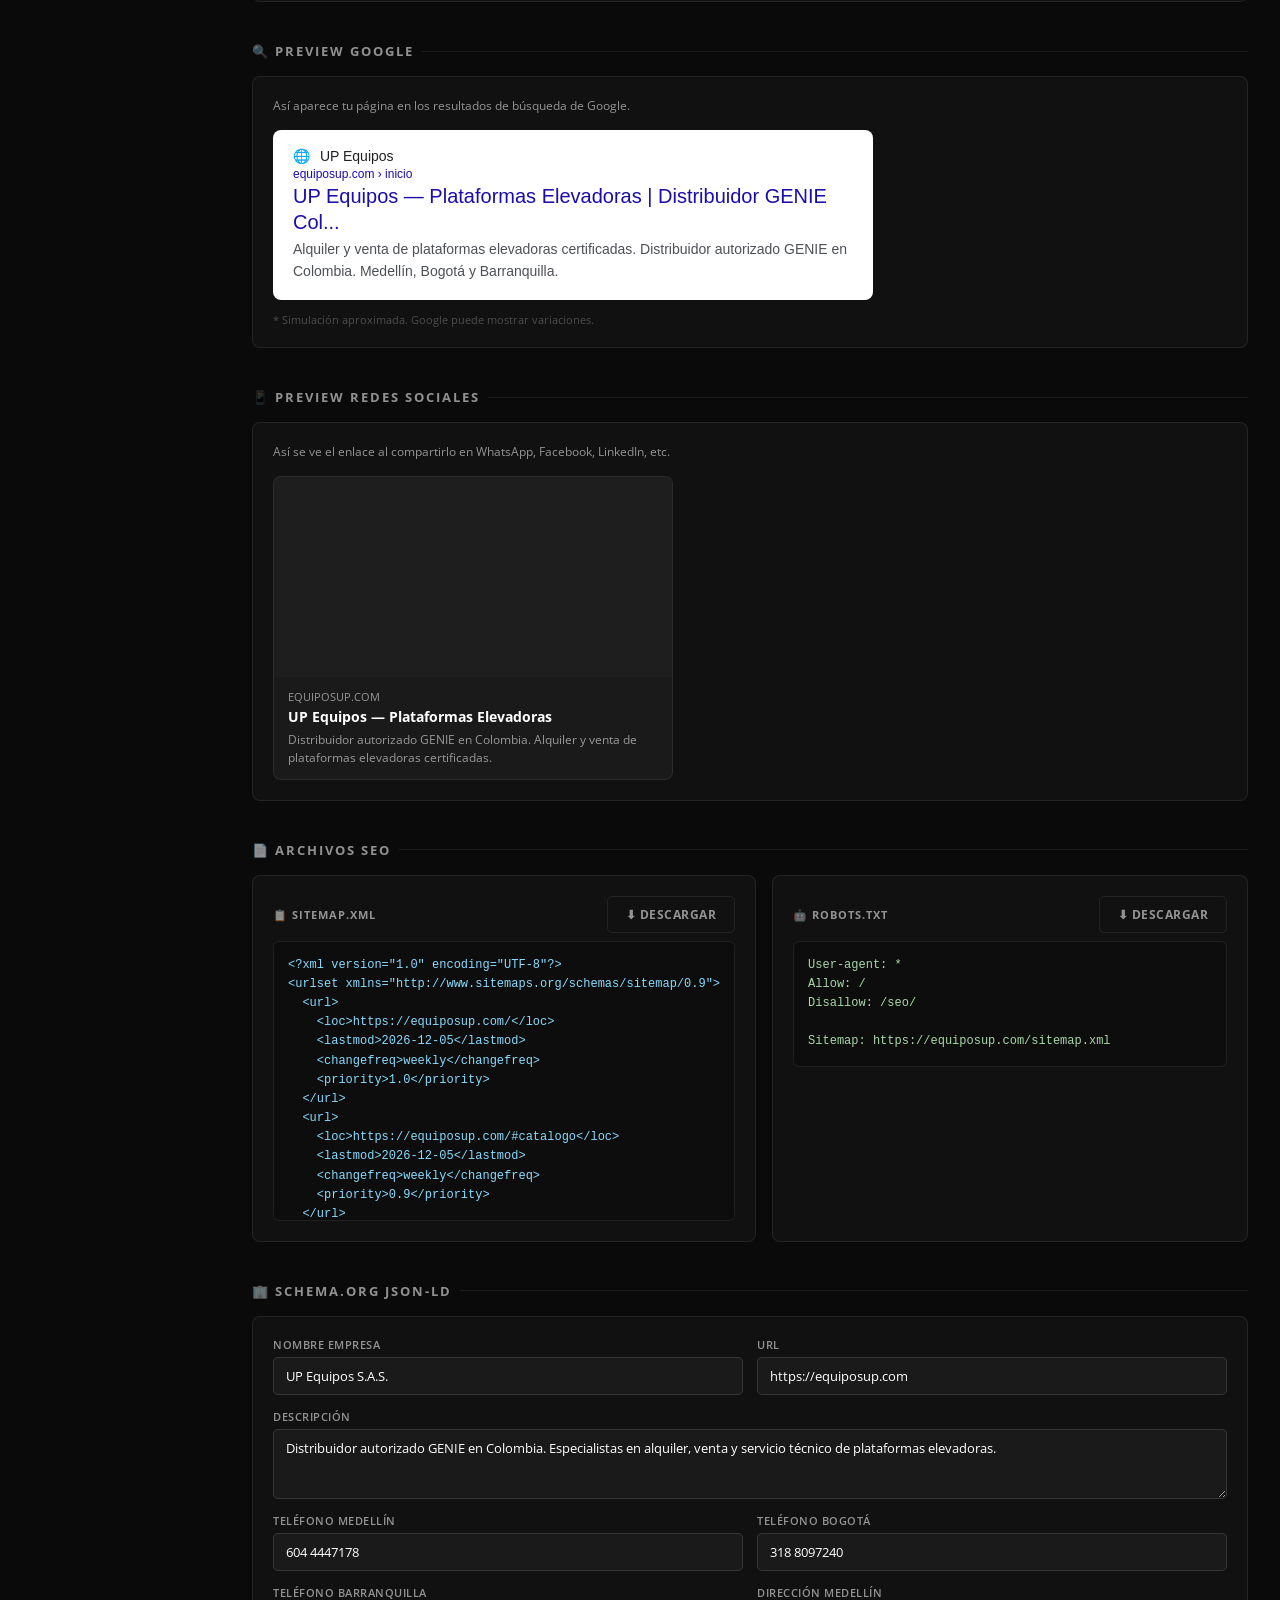
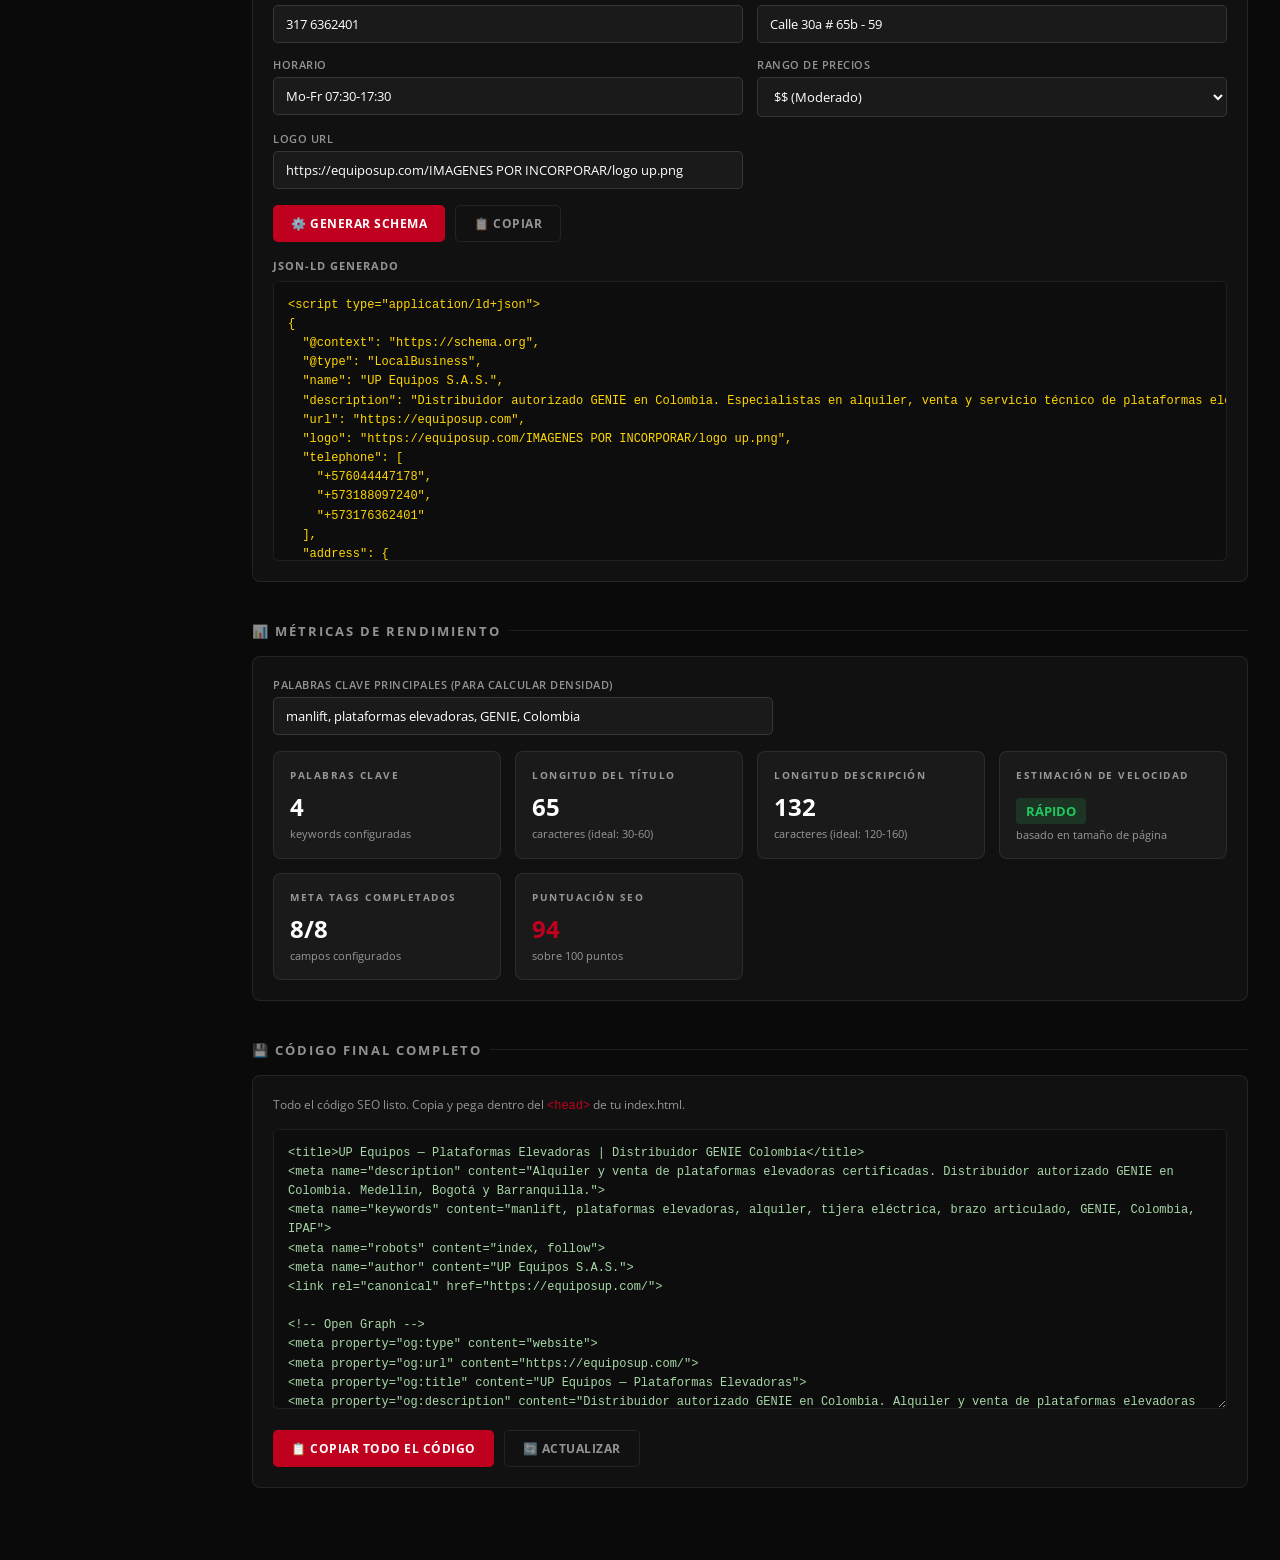
==== commit 4d7ba48c: "Add files via upload" ====
--- a/seo/index.html
+++ b/seo/index.html
@@ -3,7 +3,7 @@
 <head>
   <meta charset="UTF-8">
   <meta name="viewport" content="width=device-width, initial-scale=1.0">
-  <title>UP Equipos — Panel SEO</title>
+  <title>UP Equipos — Panel Admin</title>
   <meta name="robots" content="noindex, nofollow">
   <link rel="preconnect" href="https://fonts.googleapis.com">
   <link rel="preconnect" href="https://fonts.gstatic.com" crossorigin>
@@ -635,6 +635,137 @@
     ::-webkit-scrollbar { width: 6px; height: 6px; }
     ::-webkit-scrollbar-track { background: var(--bg); }
     ::-webkit-scrollbar-thumb { background: rgba(255,255,255,0.15); border-radius: 3px; }
+
+    /* ── ANALYTICS ── */
+    .an-range-btns { display: flex; gap: 6px; margin-bottom: 20px; flex-wrap: wrap; }
+
+    .an-range-btn {
+      padding: 6px 14px;
+      background: var(--bg3);
+      border: 1px solid var(--border);
+      border-radius: 4px;
+      color: var(--gray);
+      font-family: 'Open Sans', sans-serif;
+      font-size: 11px;
+      font-weight: 700;
+      letter-spacing: 0.5px;
+      text-transform: uppercase;
+      cursor: pointer;
+      transition: all 0.2s;
+    }
+    .an-range-btn:hover { color: var(--white); border-color: rgba(255,255,255,0.25); }
+    .an-range-btn.active { background: var(--red); border-color: var(--red); color: var(--white); }
+
+    .an-kpi-grid {
+      display: grid;
+      grid-template-columns: repeat(auto-fill, minmax(180px, 1fr));
+      gap: 14px;
+      margin-bottom: 24px;
+    }
+
+    .an-kpi-card {
+      background: var(--bg3);
+      border: 1px solid var(--border);
+      border-radius: 8px;
+      padding: 16px 18px;
+      transition: border-color 0.2s;
+    }
+    .an-kpi-card:hover { border-color: rgba(192,0,31,0.4); }
+
+    .an-kpi-label {
+      font-size: 10px; font-weight: 700; letter-spacing: 1.5px;
+      text-transform: uppercase; color: var(--gray); margin-bottom: 8px;
+    }
+    .an-kpi-val { font-size: 32px; font-weight: 700; line-height: 1; }
+    .an-kpi-sub { font-size: 11px; color: var(--gray); margin-top: 4px; }
+
+    .an-bar-chart {
+      display: flex;
+      align-items: flex-end;
+      gap: 8px;
+      height: 140px;
+      padding: 0 4px;
+      border-bottom: 1px solid var(--border);
+    }
+
+    .an-bar-wrap {
+      flex: 1;
+      display: flex;
+      flex-direction: column;
+      align-items: center;
+      justify-content: flex-end;
+      gap: 4px;
+    }
+    .an-bar {
+      width: 100%;
+      background: var(--red);
+      border-radius: 3px 3px 0 0;
+      min-height: 3px;
+      transition: height 0.4s ease;
+    }
+    .an-bar-day { font-size: 9px; color: var(--gray); text-align: center; }
+    .an-bar-num { font-size: 9px; color: var(--gray); }
+
+    .an-table { width: 100%; border-collapse: collapse; }
+    .an-table th {
+      font-size: 10px; font-weight: 700; letter-spacing: 1px;
+      text-transform: uppercase; color: var(--gray);
+      text-align: left; padding: 8px 12px;
+      border-bottom: 1px solid var(--border);
+    }
+    .an-table td {
+      font-size: 12px; padding: 9px 12px;
+      border-bottom: 1px solid rgba(255,255,255,0.04);
+      vertical-align: middle;
+    }
+    .an-table tr:last-child td { border-bottom: none; }
+    .an-table tr:hover td { background: var(--gray2); }
+
+    .an-bar-mini-track { height: 4px; background: var(--bg); border-radius: 2px; width: 100px; overflow: hidden; }
+    .an-bar-mini-fill  { height: 100%; background: var(--red); border-radius: 2px; }
+
+    .an-device-grid {
+      display: grid;
+      grid-template-columns: repeat(3, 1fr);
+      gap: 14px;
+    }
+    .an-device-card {
+      background: var(--bg3);
+      border: 1px solid var(--border);
+      border-radius: 8px;
+      padding: 18px;
+      text-align: center;
+    }
+    .an-device-icon  { font-size: 28px; margin-bottom: 10px; }
+    .an-device-label { font-size: 11px; font-weight: 700; letter-spacing: 1px; text-transform: uppercase; color: var(--gray); margin-bottom: 6px; }
+    .an-device-pct   { font-size: 26px; font-weight: 700; margin-bottom: 10px; }
+    .an-device-track { height: 5px; background: var(--bg); border-radius: 3px; overflow: hidden; }
+    .an-device-fill  { height: 100%; background: var(--red); border-radius: 3px; transition: width 0.5s ease; }
+
+    .an-loading {
+      text-align: center; padding: 32px; color: var(--gray); font-size: 13px;
+    }
+    .an-loading span { display: block; font-size: 24px; margin-bottom: 8px; }
+
+    .rt-badge {
+      display: inline-flex; align-items: center; gap: 5px;
+      font-size: 10px; font-weight: 700; letter-spacing: 1px; color: #22c55e;
+      background: rgba(34,197,94,0.1); padding: 3px 10px; border-radius: 10px;
+    }
+    .rt-dot {
+      width: 6px; height: 6px; background: #22c55e; border-radius: 50%;
+      animation: rtpulse 1.5s ease infinite;
+    }
+    @keyframes rtpulse {
+      0%, 100% { opacity: 1; }
+      50%       { opacity: 0.3; }
+    }
+
+    @media (max-width: 700px) {
+      .an-device-grid { grid-template-columns: 1fr; }
+      .an-kpi-grid    { grid-template-columns: 1fr 1fr; }
+      .an-bar-mini-track { width: 60px; }
+    }
   </style>
 </head>
 <body>
@@ -643,7 +774,7 @@
 <aside id="sidebar">
   <div class="sidebar-brand">
     <img src="../IMAGENES POR INCORPORAR/logo up.png" alt="UP Equipos" onerror="this.style.display='none'">
-    <div class="sidebar-brand-text">Panel<br>SEO</div>
+    <div class="sidebar-brand-text">Panel<br>Admin</div>
   </div>
 
   <nav class="sidebar-nav">
@@ -678,6 +809,22 @@
     <a class="nav-item" href="#codigo-final" onclick="setActive(this)">
       <span class="nav-icon">💾</span> Código Final
     </a>
+    <div class="nav-label">Analytics</div>
+    <a class="nav-item" href="#analytics-kpis" onclick="setActive(this); showAnalyticsSection('analytics-kpis'); return false;">
+      <span class="nav-icon">📈</span> KPIs
+    </a>
+    <a class="nav-item" href="#analytics-eventos" onclick="setActive(this); showAnalyticsSection('analytics-eventos'); return false;">
+      <span class="nav-icon">📋</span> Eventos
+    </a>
+    <a class="nav-item" href="#analytics-dispositivos" onclick="setActive(this); showAnalyticsSection('analytics-dispositivos'); return false;">
+      <span class="nav-icon">📱</span> Dispositivos
+    </a>
+    <a class="nav-item" href="#analytics-campanas" onclick="setActive(this); showAnalyticsSection('analytics-campanas'); return false;">
+      <span class="nav-icon">📣</span> Campañas UTM
+    </a>
+    <a class="nav-item" href="#analytics-realtime" onclick="setActive(this); showAnalyticsSection('analytics-realtime'); return false;">
+      <span class="nav-icon">⚡</span> Tiempo Real
+    </a>
   </nav>
 
   <div class="sidebar-footer">
@@ -689,7 +836,7 @@
 <main id="main">
 
   <div class="page-header">
-    <h1>UP Equipos — <span>Panel SEO</span></h1>
+    <h1>UP Equipos — <span>Panel Admin</span></h1>
     <a class="btn btn-primary" href="../index.html" target="_blank">↗ Ver página</a>
   </div>
 
@@ -1071,6 +1218,103 @@
       <div class="btn-row">
         <button class="btn btn-primary" onclick="copyFinalCode()">📋 Copiar todo el código</button>
         <button class="btn btn-secondary" onclick="refreshFinalCode()">🔄 Actualizar</button>
+      </div>
+    </div>
+  </section>
+
+
+  <!-- ══════════════════════════════
+       ANALYTICS 1: KPIs
+  ══════════════════════════════ -->
+  <section class="seo-section" id="analytics-kpis" style="display:none;">
+    <div class="section-title">📈 KPIs — Métricas clave</div>
+    <div class="card">
+      <div style="display:flex; align-items:center; justify-content:space-between; margin-bottom:4px; flex-wrap:wrap; gap:10px;">
+        <div class="an-range-btns">
+          <button class="an-range-btn active" data-dias="1">Hoy</button>
+          <button class="an-range-btn" data-dias="7">7 días</button>
+          <button class="an-range-btn" data-dias="30">30 días</button>
+          <button class="an-range-btn" data-dias="0">Todo</button>
+        </div>
+        <span class="rt-badge"><span class="rt-dot"></span> En vivo</span>
+      </div>
+      <div class="an-kpi-grid">
+        <div class="an-kpi-card">
+          <div class="an-kpi-label">Visitas totales</div>
+          <div class="an-kpi-val" id="kpi-visitas">—</div>
+          <div class="an-kpi-sub">page_view</div>
+        </div>
+        <div class="an-kpi-card">
+          <div class="an-kpi-label">Clics WhatsApp</div>
+          <div class="an-kpi-val" id="kpi-whatsapp">—</div>
+          <div class="an-kpi-sub">clic_whatsapp</div>
+        </div>
+        <div class="an-kpi-card">
+          <div class="an-kpi-label">Consultas equipos</div>
+          <div class="an-kpi-val" id="kpi-consultas">—</div>
+          <div class="an-kpi-sub">consultar_disponibilidad</div>
+        </div>
+        <div class="an-kpi-card">
+          <div class="an-kpi-label">Mensajes chatbot</div>
+          <div class="an-kpi-val" id="kpi-chatbot">—</div>
+          <div class="an-kpi-sub">mensaje_chatbot</div>
+        </div>
+      </div>
+      <div class="section-title" style="margin-bottom:12px; font-size:11px;">Visitas por día — últimos 7 días</div>
+      <div class="an-bar-chart" id="kpi-bar-chart">
+        <div class="an-loading"><span>📊</span>Cargando datos...</div>
+      </div>
+    </div>
+  </section>
+
+  <!-- ══════════════════════════════
+       ANALYTICS 2: EVENTOS
+  ══════════════════════════════ -->
+  <section class="seo-section" id="analytics-eventos" style="display:none;">
+    <div class="section-title">📋 Eventos más frecuentes</div>
+    <div class="card">
+      <div id="eventos-table-wrap">
+        <div class="an-loading"><span>📋</span>Cargando eventos...</div>
+      </div>
+    </div>
+  </section>
+
+  <!-- ══════════════════════════════
+       ANALYTICS 3: DISPOSITIVOS
+  ══════════════════════════════ -->
+  <section class="seo-section" id="analytics-dispositivos" style="display:none;">
+    <div class="section-title">📱 Dispositivos</div>
+    <div class="card">
+      <div class="an-device-grid" id="device-grid">
+        <div class="an-loading" style="grid-column:span 3;"><span>📱</span>Cargando...</div>
+      </div>
+    </div>
+  </section>
+
+  <!-- ══════════════════════════════
+       ANALYTICS 4: CAMPAÑAS UTM
+  ══════════════════════════════ -->
+  <section class="seo-section" id="analytics-campanas" style="display:none;">
+    <div class="section-title">📣 Campañas UTM</div>
+    <div class="card">
+      <div id="campanas-wrap">
+        <div class="an-loading"><span>📣</span>Cargando campañas...</div>
+      </div>
+    </div>
+  </section>
+
+  <!-- ══════════════════════════════
+       ANALYTICS 5: TIEMPO REAL
+  ══════════════════════════════ -->
+  <section class="seo-section" id="analytics-realtime" style="display:none;">
+    <div class="section-title" style="justify-content:flex-start; gap:12px;">
+      ⚡ Últimos eventos
+      <span class="rt-badge"><span class="rt-dot"></span> cada 30s</span>
+      <button class="btn btn-secondary" style="margin-left:auto; font-size:11px;" onclick="loadAnalytics()">🔄 Actualizar ahora</button>
+    </div>
+    <div class="card">
+      <div id="realtime-wrap">
+        <div class="an-loading"><span>⚡</span>Cargando eventos recientes...</div>
       </div>
     </div>
   </section>
@@ -1602,7 +1846,12 @@
   // ──────────────────────────────────────────
   //  SCROLL SPY
   // ──────────────────────────────────────────
-  const sectionIds = ['score','metatags','checklist','preview-google','preview-social','archivos-seo','schema','metricas','codigo-final'];
+  const sectionIds = [
+    'score','metatags','checklist','preview-google','preview-social',
+    'archivos-seo','schema','metricas','codigo-final',
+    'analytics-kpis','analytics-eventos','analytics-dispositivos',
+    'analytics-campanas','analytics-realtime'
+  ];
   const navLinks = {};
 
   document.querySelectorAll('.nav-item').forEach(link => {
@@ -1614,11 +1863,240 @@
     let current = 'score';
     sectionIds.forEach(id => {
       const el = document.getElementById(id);
-      if (el && el.getBoundingClientRect().top < 120) current = id;
+      if (el && el.style.display !== 'none' && el.getBoundingClientRect().top < 120) current = id;
     });
     document.querySelectorAll('.nav-item').forEach(n => n.classList.remove('active'));
     if (navLinks[current]) navLinks[current].classList.add('active');
   });
+
+  // ──────────────────────────────────────────
+  //  ANALYTICS — CONFIGURACIÓN
+  // ──────────────────────────────────────────
+  var SUPABASE_URL = 'https://oguxdohmutqgacahcwop.supabase.co';
+  var ANON_KEY     = 'eyJhbGciOiJIUzI1NiIsInR5cCI6IkpXVCJ9.eyJpc3MiOiJzdXBhYmFzZSIsInJlZiI6Im9ndXhkb2htdXRxZ2FjYWhjd29wIiwicm9sZSI6ImFub24iLCJpYXQiOjE3NzI3Mjc0NzcsImV4cCI6MjA4ODMwMzQ3N30.RRruTo8B7k4R97Igq7_KV1PV58FqrpIzEu0R_MXIwR8';
+  var diasFiltro       = 1;
+  var _analyticsLoaded = false;
+
+  // ── Mostrar sección analytics y cargar datos la primera vez
+  function showAnalyticsSection(id) {
+    var el = document.getElementById(id);
+    if (el) {
+      el.style.display = '';
+      setTimeout(function(){ el.scrollIntoView({ behavior: 'smooth', block: 'start' }); }, 60);
+    }
+    if (!_analyticsLoaded) {
+      _analyticsLoaded = true;
+      loadAnalytics();
+    }
+  }
+
+  // ── Fetch desde Supabase
+  function fetchAnalytics(dias, callback) {
+    var desde = new Date();
+    desde.setDate(desde.getDate() - (dias <= 0 ? 3650 : dias));
+    var url = SUPABASE_URL + '/rest/v1/up_analytics' +
+      '?created_at=gte.' + desde.toISOString() +
+      '&order=created_at.desc&limit=1000';
+    fetch(url, {
+      headers: { 'apikey': ANON_KEY, 'Authorization': 'Bearer ' + ANON_KEY }
+    })
+    .then(function(r) { return r.json(); })
+    .then(callback)
+    .catch(function(e) { console.warn('Analytics error:', e); callback([]); });
+  }
+
+  // ── KPIs + gráfico de barras
+  function renderKPIs(data) {
+    var counts = { page_view: 0, clic_whatsapp: 0, consultar_disponibilidad: 0, mensaje_chatbot: 0 };
+    data.forEach(function(row) {
+      var ev = row.evento || row.event_name || '';
+      if (counts.hasOwnProperty(ev)) counts[ev]++;
+    });
+    setText('kpi-visitas',   counts.page_view);
+    setText('kpi-whatsapp',  counts.clic_whatsapp);
+    setText('kpi-consultas', counts.consultar_disponibilidad);
+    setText('kpi-chatbot',   counts.mensaje_chatbot);
+
+    // Bar chart — últimos 7 días (page_view)
+    var days = {};
+    var today = new Date();
+    for (var i = 6; i >= 0; i--) {
+      var d = new Date(today);
+      d.setDate(d.getDate() - i);
+      days[d.toISOString().split('T')[0]] = 0;
+    }
+    data.forEach(function(row) {
+      if ((row.evento || row.event_name || '') !== 'page_view') return;
+      var day = (row.created_at || '').split('T')[0];
+      if (days.hasOwnProperty(day)) days[day]++;
+    });
+
+    var keys   = Object.keys(days);
+    var vals   = keys.map(function(k){ return days[k]; });
+    var maxVal = Math.max.apply(null, vals) || 1;
+    var chart  = document.getElementById('kpi-bar-chart');
+    if (!chart) return;
+    chart.innerHTML = '';
+    keys.forEach(function(k, i) {
+      var v   = vals[i];
+      var pct = Math.max((v / maxVal) * 100, 3);
+      var wrap = document.createElement('div');
+      wrap.className = 'an-bar-wrap';
+      wrap.title = k + ': ' + v + ' visitas';
+      wrap.innerHTML =
+        '<div class="an-bar-num">' + (v > 0 ? v : '') + '</div>' +
+        '<div class="an-bar" style="height:' + pct.toFixed(1) + '%"></div>' +
+        '<div class="an-bar-day">' + k.slice(5) + '</div>';
+      chart.appendChild(wrap);
+    });
+  }
+
+  // ── Tabla de eventos
+  function renderEventos(data) {
+    var counts = {};
+    data.forEach(function(row) {
+      var ev = row.evento || row.event_name || 'desconocido';
+      counts[ev] = (counts[ev] || 0) + 1;
+    });
+    var sorted = Object.keys(counts).sort(function(a,b){ return counts[b]-counts[a]; });
+    var total  = data.length || 1;
+    var wrap   = document.getElementById('eventos-table-wrap');
+    if (!wrap) return;
+    if (sorted.length === 0) {
+      wrap.innerHTML = '<div class="an-loading"><span>📋</span>Sin eventos en el período seleccionado.</div>';
+      return;
+    }
+    var html = '<table class="an-table"><thead><tr><th>Evento</th><th>Total</th><th>Frecuencia</th><th>%</th></tr></thead><tbody>';
+    sorted.forEach(function(ev) {
+      var n   = counts[ev];
+      var pct = Math.round((n / total) * 100);
+      html += '<tr><td><code style="color:var(--red);font-size:12px;">' + ev + '</code></td>' +
+        '<td style="font-weight:700;">' + n + '</td>' +
+        '<td><div class="an-bar-mini-track"><div class="an-bar-mini-fill" style="width:' + pct + '%"></div></div></td>' +
+        '<td style="color:var(--gray);">' + pct + '%</td></tr>';
+    });
+    html += '</tbody></table>';
+    wrap.innerHTML = html;
+  }
+
+  // ── Dispositivos
+  function renderDispositivos(data) {
+    var counts = { desktop: 0, mobile: 0, tablet: 0 };
+    data.forEach(function(row) {
+      var d = (row.dispositivo || row.device || '').toLowerCase();
+      if      (d.indexOf('mobile') !== -1 || d.indexOf('móvil') !== -1) counts.mobile++;
+      else if (d.indexOf('tablet') !== -1) counts.tablet++;
+      else    counts.desktop++;
+    });
+    var total  = data.length || 1;
+    var grid   = document.getElementById('device-grid');
+    if (!grid) return;
+    var devices = [
+      { icon:'🖥️', label:'Desktop', val: counts.desktop },
+      { icon:'⬛',  label:'Tablet',  val: counts.tablet  },
+      { icon:'📱', label:'Móvil',   val: counts.mobile  }
+    ];
+    grid.innerHTML = '';
+    devices.forEach(function(d) {
+      var pct = Math.round((d.val / total) * 100);
+      var el  = document.createElement('div');
+      el.className = 'an-device-card';
+      el.innerHTML =
+        '<div class="an-device-icon">' + d.icon + '</div>' +
+        '<div class="an-device-label">' + d.label + '</div>' +
+        '<div class="an-device-pct">' + pct + '%</div>' +
+        '<div style="font-size:11px;color:var(--gray);margin-bottom:8px;">' + d.val + ' eventos</div>' +
+        '<div class="an-device-track"><div class="an-device-fill" style="width:' + pct + '%"></div></div>';
+      grid.appendChild(el);
+    });
+  }
+
+  // ── Campañas UTM
+  function renderCampanas(data) {
+    var campaigns = {};
+    data.forEach(function(row) {
+      var src = row.utm_source || null;
+      if (!src) return;
+      var med  = row.utm_medium   || '—';
+      var camp = row.utm_campaign || '—';
+      var key  = src + '|' + med + '|' + camp;
+      if (!campaigns[key]) campaigns[key] = { source: src, medium: med, campaign: camp, count: 0 };
+      campaigns[key].count++;
+    });
+    var rows = Object.values(campaigns).sort(function(a,b){ return b.count - a.count; });
+    var wrap = document.getElementById('campanas-wrap');
+    if (!wrap) return;
+    if (rows.length === 0) {
+      wrap.innerHTML = '<div class="an-loading"><span>📣</span>Sin campañas activas aún.<br><small style="margin-top:6px;display:block;">Agrega <code style="color:var(--red)">?utm_source=</code> a tus links de publicidad.</small></div>';
+      return;
+    }
+    var html = '<table class="an-table"><thead><tr><th>Source</th><th>Medium</th><th>Campaign</th><th>Visitas</th></tr></thead><tbody>';
+    rows.forEach(function(r) {
+      html += '<tr><td style="color:var(--red);font-weight:600;">' + r.source + '</td>' +
+        '<td>' + r.medium + '</td><td>' + r.campaign + '</td>' +
+        '<td style="font-weight:700;">' + r.count + '</td></tr>';
+    });
+    html += '</tbody></table>';
+    wrap.innerHTML = html;
+  }
+
+  // ── Tiempo real
+  function renderRealtime(data) {
+    var wrap  = document.getElementById('realtime-wrap');
+    if (!wrap) return;
+    var last20 = data.slice(0, 20);
+    if (last20.length === 0) {
+      wrap.innerHTML = '<div class="an-loading"><span>⚡</span>Sin eventos recientes.</div>';
+      return;
+    }
+    var html = '<div style="overflow-x:auto;"><table class="an-table"><thead><tr>' +
+      '<th>Hora</th><th>Evento</th><th>Dispositivo</th><th>Referrer</th><th>UTM</th>' +
+      '</tr></thead><tbody>';
+    last20.forEach(function(row) {
+      var ts   = row.created_at || '';
+      var hora = ts ? new Date(ts).toLocaleTimeString('es-CO', {hour:'2-digit', minute:'2-digit'}) : '—';
+      var ev   = row.evento    || row.event_name || '—';
+      var dev  = row.dispositivo || row.device   || '—';
+      var ref  = (row.referrer  || '—').replace(/https?:\/\//,'').split('/')[0] || '—';
+      var utm  = row.utm_source || '—';
+      html += '<tr>' +
+        '<td style="color:var(--gray);white-space:nowrap;">' + hora + '</td>' +
+        '<td><code style="color:var(--red);font-size:11px;">' + ev + '</code></td>' +
+        '<td style="color:var(--gray);">' + dev + '</td>' +
+        '<td style="color:var(--gray);font-size:11px;">' + ref + '</td>' +
+        '<td style="color:var(--gray);">' + utm + '</td></tr>';
+    });
+    html += '</tbody></table></div>';
+    html += '<p style="font-size:11px;color:rgba(255,255,255,0.25);margin-top:10px;">Últimos ' + last20.length + ' eventos · Auto-actualización cada 30s</p>';
+    wrap.innerHTML = html;
+  }
+
+  // ── Cargar todo
+  function loadAnalytics() {
+    fetchAnalytics(diasFiltro, function(data) {
+      renderKPIs(data);
+      renderEventos(data);
+      renderDispositivos(data);
+      renderCampanas(data);
+      renderRealtime(data);
+    });
+  }
+
+  // ── Botones de rango de fechas
+  document.querySelectorAll('.an-range-btn').forEach(function(btn) {
+    btn.addEventListener('click', function() {
+      diasFiltro = parseInt(this.dataset.dias);
+      document.querySelectorAll('.an-range-btn').forEach(function(b){ b.classList.remove('active'); });
+      this.classList.add('active');
+      loadAnalytics();
+    });
+  });
+
+  // ── Auto-refresh cada 30s cuando está en sección realtime
+  setInterval(function() {
+    var rt = document.getElementById('analytics-realtime');
+    if (rt && rt.style.display !== 'none') { loadAnalytics(); }
+  }, 30000);
 </script>
 </body>
 </html>
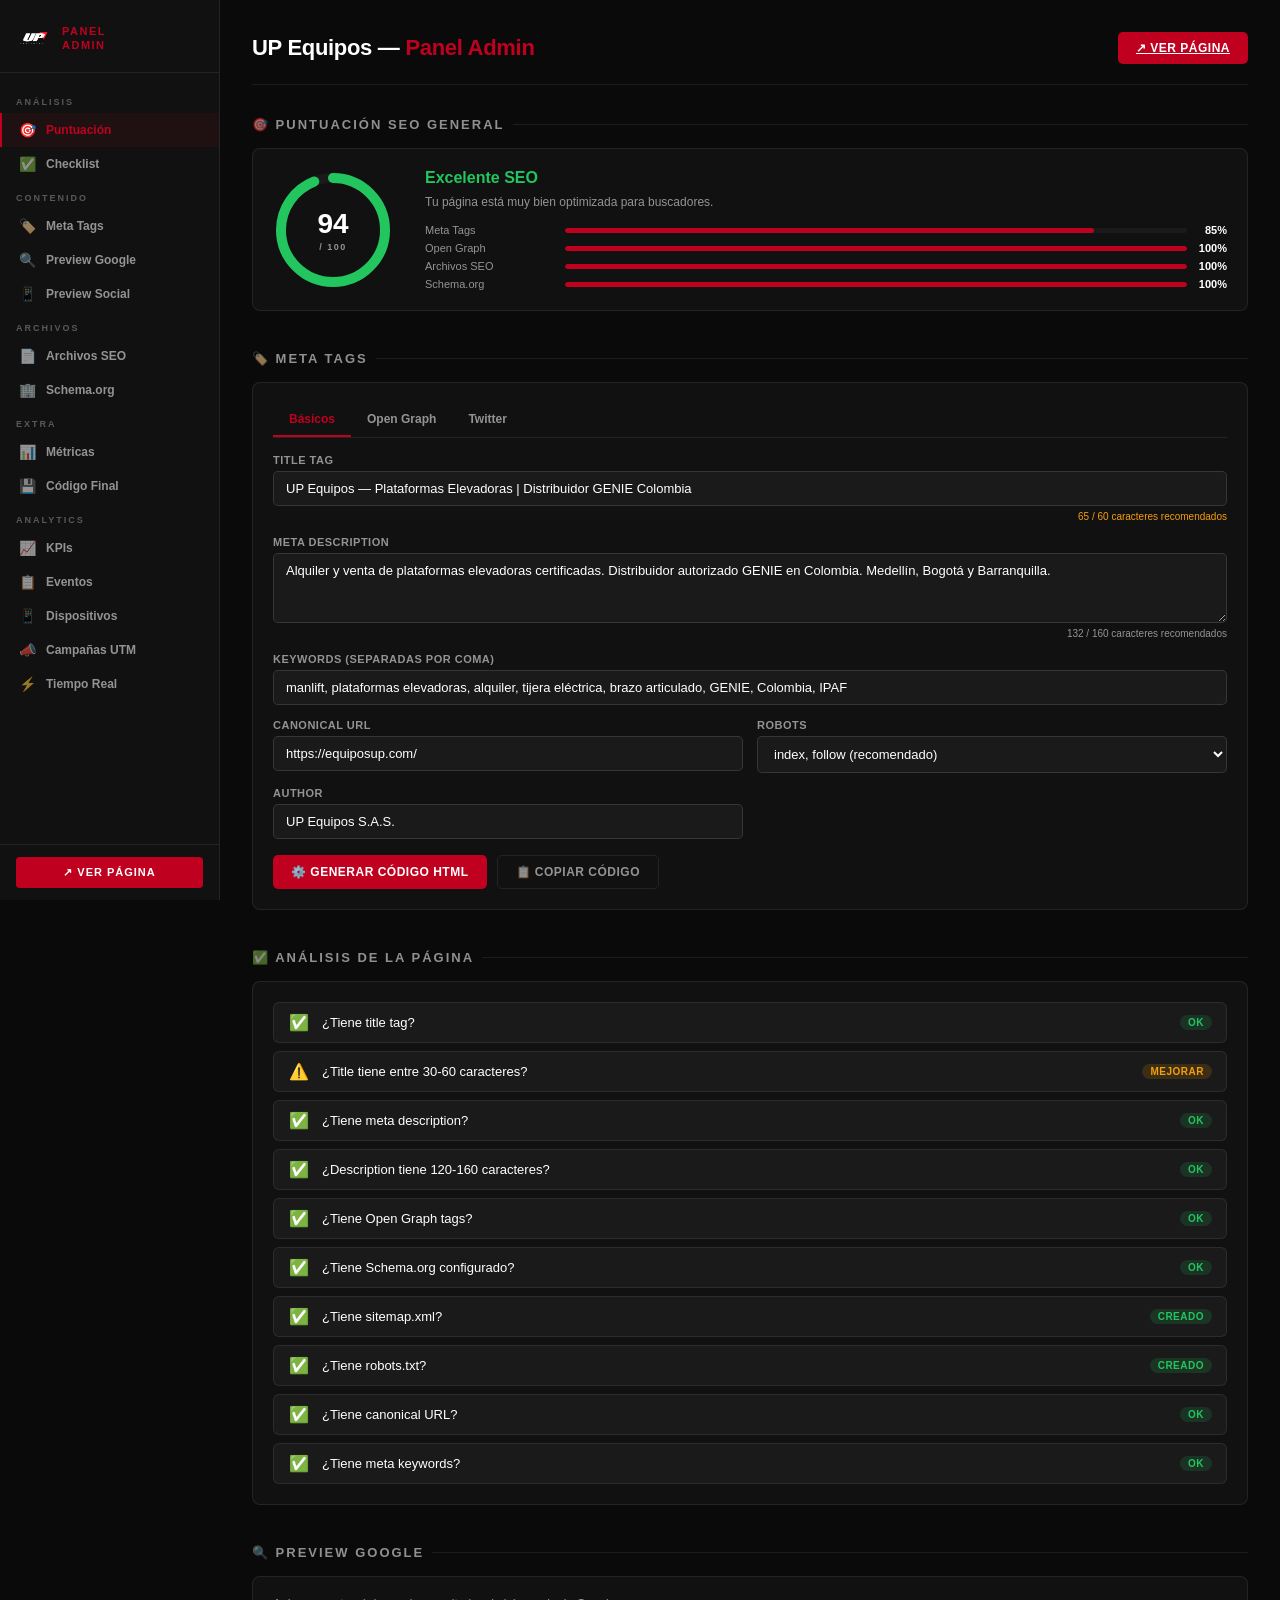
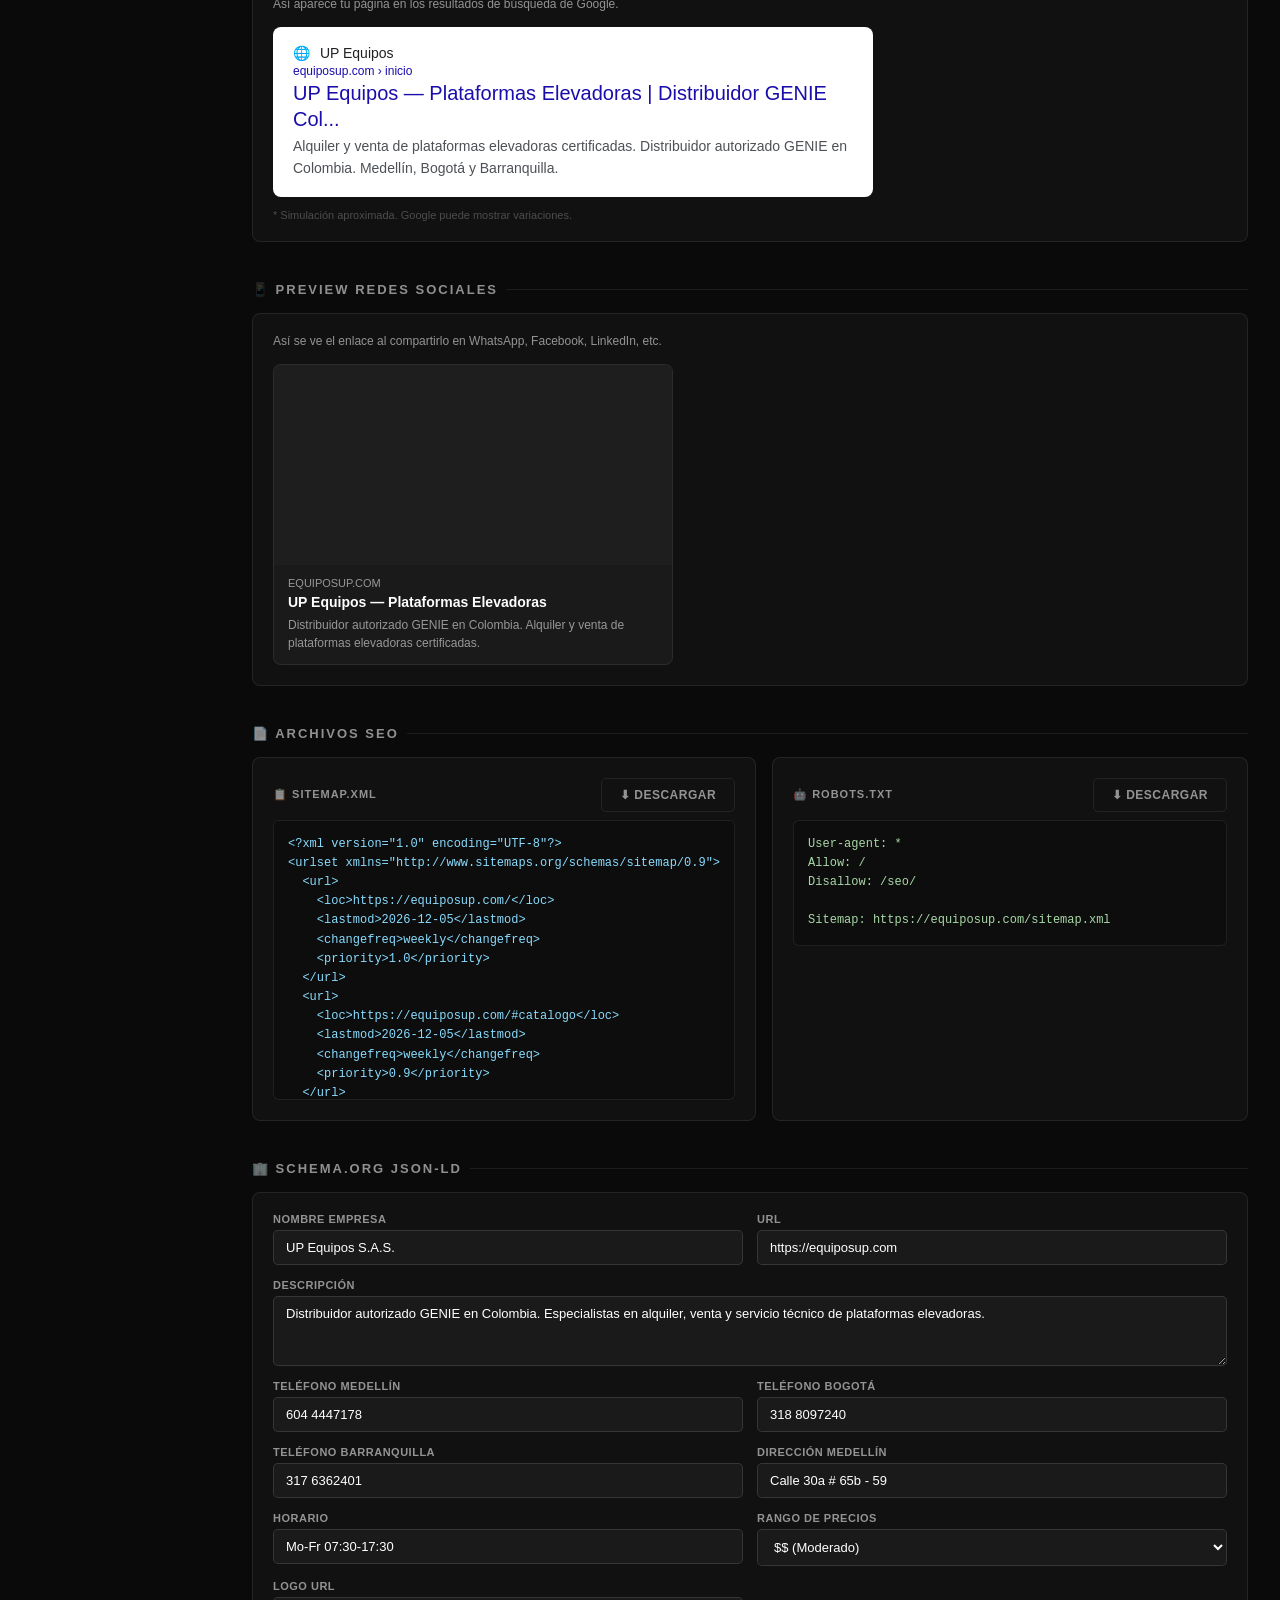
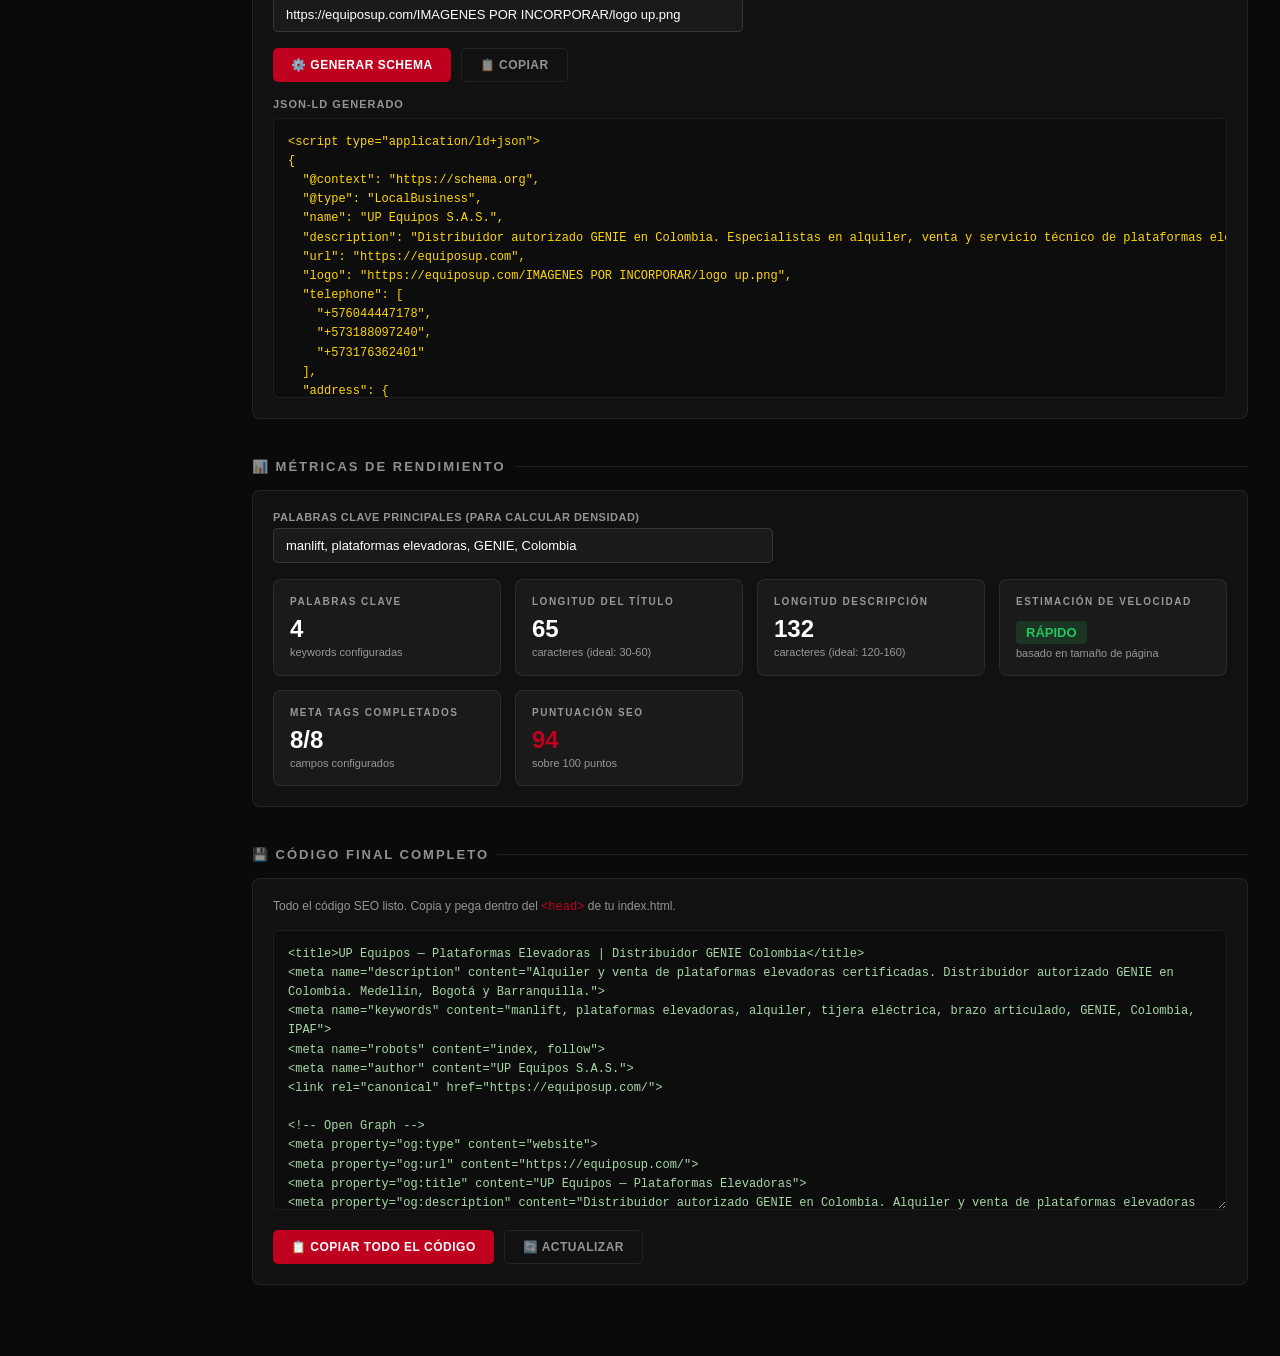
==== commit 9660aa1f: "Add files via upload" ====
--- a/seo/index.html
+++ b/seo/index.html
@@ -2,6 +2,10 @@
 <html lang="es">
 <head>
   <meta charset="UTF-8">
+  <!-- Security headers -->
+  <meta http-equiv="Content-Security-Policy" content="default-src 'self'; script-src 'self' 'unsafe-inline'; style-src 'self' 'unsafe-inline' https://fonts.googleapis.com; font-src 'self' https://fonts.gstatic.com; img-src 'self' data: https:; connect-src 'self' https://oguxdohmutqgacahcwop.supabase.co; frame-ancestors 'none';">
+  <meta http-equiv="X-Frame-Options" content="DENY">
+  <meta name="referrer" content="strict-origin-when-cross-origin">
   <meta name="viewport" content="width=device-width, initial-scale=1.0">
   <title>UP Equipos — Panel Admin</title>
   <meta name="robots" content="noindex, nofollow">
@@ -1324,6 +1328,7 @@
 <!-- TOAST -->
 <div id="toast">¡Copiado al portapapeles!</div>
 
+<script src="../js/config.js"></script>
 <script>
   // ──────────────────────────────────────────
   //  DATOS POR DEFECTO
@@ -1534,20 +1539,31 @@
 
   function updateChecklist() {
     const list = document.getElementById('checklist-items');
-    list.innerHTML = '';
+    const frag = document.createDocumentFragment();
     checks.forEach(c => {
-      const isOk   = c.static ? true : c.fn();
-      const isWarn = !isOk && c.warn && c.warn();
-      const icon   = c.static || (isOk ? '✅' : (isWarn ? '⚠️' : '❌'));
+      const isOk    = c.static ? true : c.fn();
+      const isWarn  = !isOk && c.warn && c.warn();
+      const icon    = c.static || (isOk ? '✅' : (isWarn ? '⚠️' : '❌'));
       const badgeCls = isOk ? 'badge-ok' : (isWarn ? 'badge-warn' : 'badge-err');
       const badgeTxt = c.staticText || (isOk ? 'OK' : (isWarn ? 'MEJORAR' : 'FALTA'));
-      list.innerHTML += `
-        <div class="check-item">
-          <span class="check-icon">${icon}</span>
-          <span class="check-text">${c.label}</span>
-          <span class="check-badge ${badgeCls}">${badgeTxt}</span>
-        </div>`;
+      const div = document.createElement('div');
+      div.className = 'check-item';
+      const iconSpan = document.createElement('span');
+      iconSpan.className = 'check-icon';
+      iconSpan.textContent = icon;
+      const textSpan = document.createElement('span');
+      textSpan.className = 'check-text';
+      textSpan.textContent = c.label;
+      const badgeSpan = document.createElement('span');
+      badgeSpan.className = 'check-badge ' + badgeCls;
+      badgeSpan.textContent = badgeTxt;
+      div.appendChild(iconSpan);
+      div.appendChild(textSpan);
+      div.appendChild(badgeSpan);
+      frag.appendChild(div);
     });
+    list.innerHTML = '';
+    list.appendChild(frag);
   }
 
   // ──────────────────────────────────────────
@@ -1872,10 +1888,16 @@
   // ──────────────────────────────────────────
   //  ANALYTICS — CONFIGURACIÓN
   // ──────────────────────────────────────────
-  var SUPABASE_URL = 'https://oguxdohmutqgacahcwop.supabase.co';
-  var ANON_KEY     = 'eyJhbGciOiJIUzI1NiIsInR5cCI6IkpXVCJ9.eyJpc3MiOiJzdXBhYmFzZSIsInJlZiI6Im9ndXhkb2htdXRxZ2FjYWhjd29wIiwicm9sZSI6ImFub24iLCJpYXQiOjE3NzI3Mjc0NzcsImV4cCI6MjA4ODMwMzQ3N30.RRruTo8B7k4R97Igq7_KV1PV58FqrpIzEu0R_MXIwR8';
+  var SUPABASE_URL = window.UP_CONFIG.supabaseUrl;
+  var ANON_KEY     = window.UP_CONFIG.anonKey;
   var diasFiltro       = 1;
   var _analyticsLoaded = false;
+
+  function escHTML(s) {
+    return String(s == null ? '' : s)
+      .replace(/&/g,'&amp;').replace(/</g,'&lt;')
+      .replace(/>/g,'&gt;').replace(/"/g,'&quot;').replace(/'/g,'&#39;');
+  }
 
   // ── Mostrar sección analytics y cargar datos la primera vez
   function showAnalyticsSection(id) {
@@ -1970,10 +1992,10 @@
     sorted.forEach(function(ev) {
       var n   = counts[ev];
       var pct = Math.round((n / total) * 100);
-      html += '<tr><td><code style="color:var(--red);font-size:12px;">' + ev + '</code></td>' +
-        '<td style="font-weight:700;">' + n + '</td>' +
-        '<td><div class="an-bar-mini-track"><div class="an-bar-mini-fill" style="width:' + pct + '%"></div></div></td>' +
-        '<td style="color:var(--gray);">' + pct + '%</td></tr>';
+      html += '<tr><td><code style="color:var(--red);font-size:12px;">' + escHTML(ev) + '</code></td>' +
+        '<td style="font-weight:700;">' + escHTML(n) + '</td>' +
+        '<td><div class="an-bar-mini-track"><div class="an-bar-mini-fill" style="width:' + escHTML(pct) + '%"></div></div></td>' +
+        '<td style="color:var(--gray);">' + escHTML(pct) + '%</td></tr>';
     });
     html += '</tbody></table>';
     wrap.innerHTML = html;
@@ -2032,9 +2054,9 @@
     }
     var html = '<table class="an-table"><thead><tr><th>Source</th><th>Medium</th><th>Campaign</th><th>Visitas</th></tr></thead><tbody>';
     rows.forEach(function(r) {
-      html += '<tr><td style="color:var(--red);font-weight:600;">' + r.source + '</td>' +
-        '<td>' + r.medium + '</td><td>' + r.campaign + '</td>' +
-        '<td style="font-weight:700;">' + r.count + '</td></tr>';
+      html += '<tr><td style="color:var(--red);font-weight:600;">' + escHTML(r.source) + '</td>' +
+        '<td>' + escHTML(r.medium) + '</td><td>' + escHTML(r.campaign) + '</td>' +
+        '<td style="font-weight:700;">' + escHTML(r.count) + '</td></tr>';
     });
     html += '</tbody></table>';
     wrap.innerHTML = html;
@@ -2060,11 +2082,11 @@
       var ref  = (row.referrer  || '—').replace(/https?:\/\//,'').split('/')[0] || '—';
       var utm  = row.utm_source || '—';
       html += '<tr>' +
-        '<td style="color:var(--gray);white-space:nowrap;">' + hora + '</td>' +
-        '<td><code style="color:var(--red);font-size:11px;">' + ev + '</code></td>' +
-        '<td style="color:var(--gray);">' + dev + '</td>' +
-        '<td style="color:var(--gray);font-size:11px;">' + ref + '</td>' +
-        '<td style="color:var(--gray);">' + utm + '</td></tr>';
+        '<td style="color:var(--gray);white-space:nowrap;">' + escHTML(hora) + '</td>' +
+        '<td><code style="color:var(--red);font-size:11px;">' + escHTML(ev) + '</code></td>' +
+        '<td style="color:var(--gray);">' + escHTML(dev) + '</td>' +
+        '<td style="color:var(--gray);font-size:11px;">' + escHTML(ref) + '</td>' +
+        '<td style="color:var(--gray);">' + escHTML(utm) + '</td></tr>';
     });
     html += '</tbody></table></div>';
     html += '<p style="font-size:11px;color:rgba(255,255,255,0.25);margin-top:10px;">Últimos ' + last20.length + ' eventos · Auto-actualización cada 30s</p>';
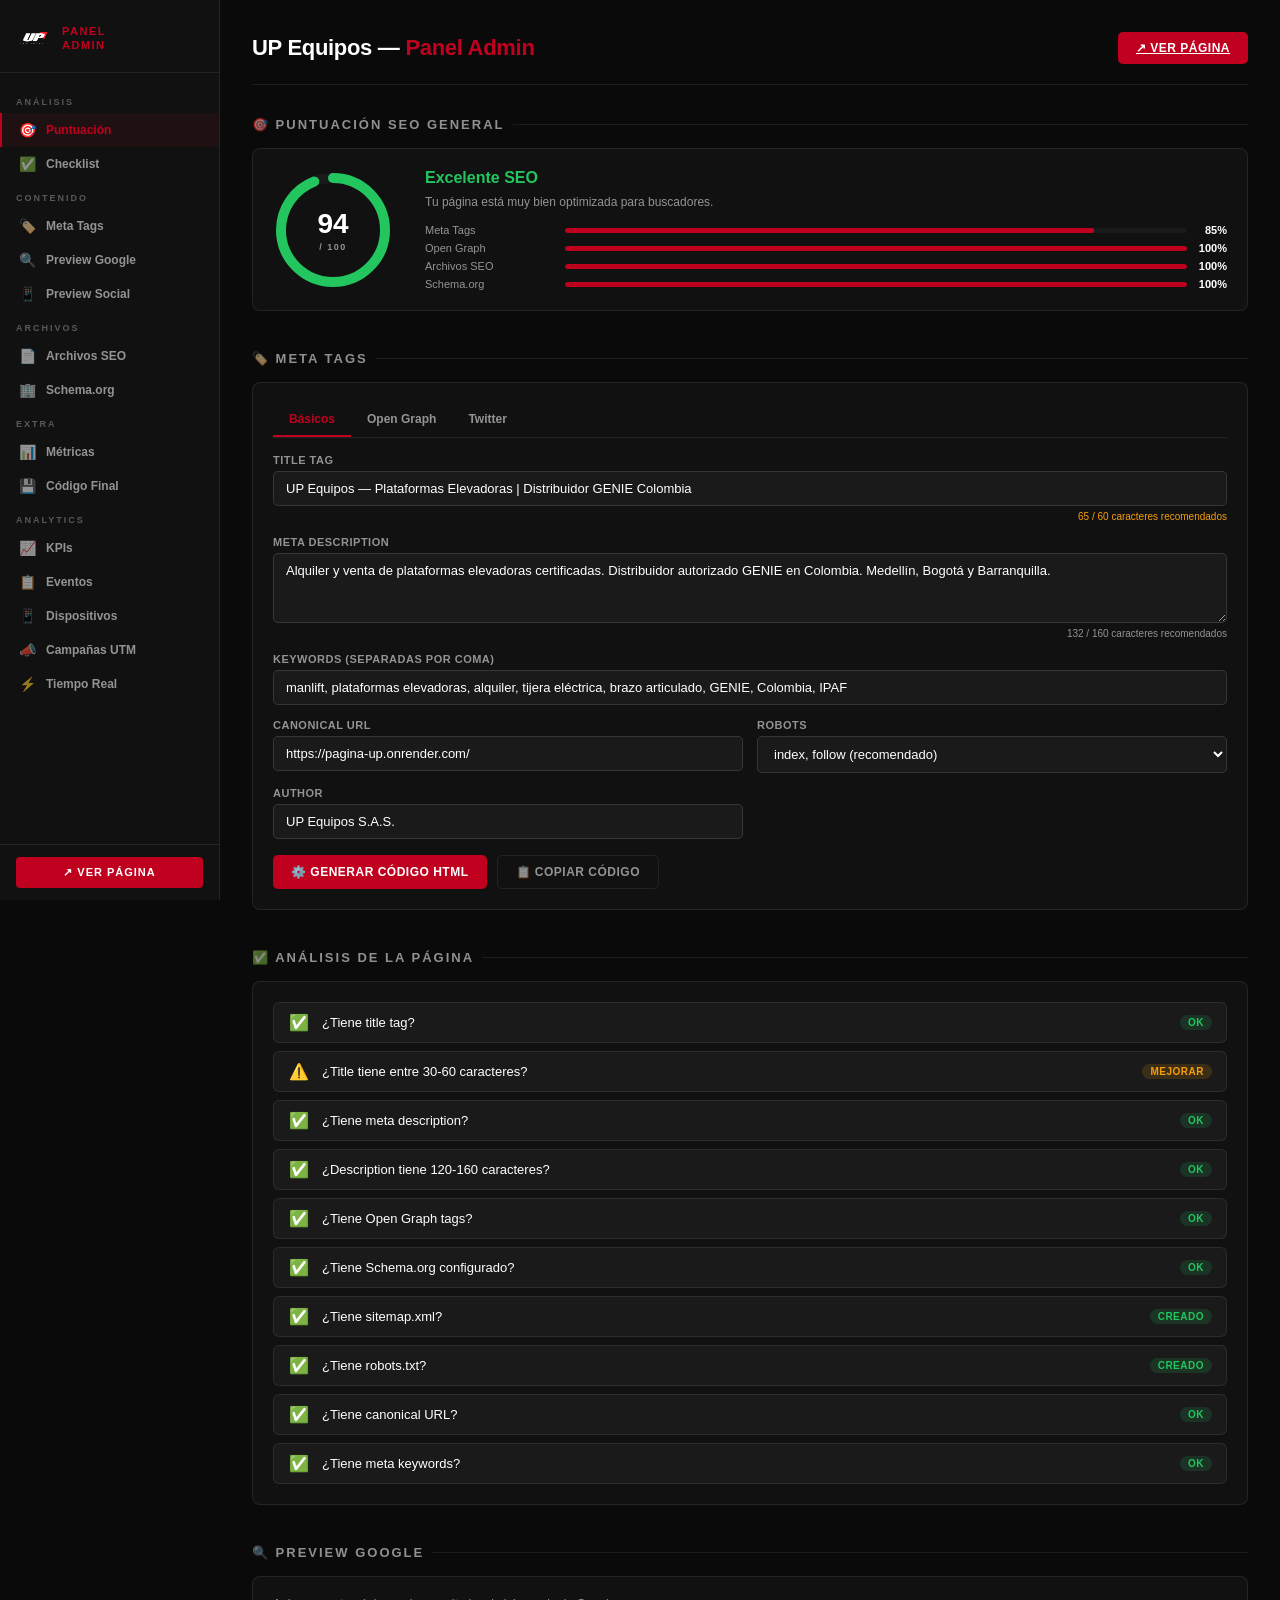
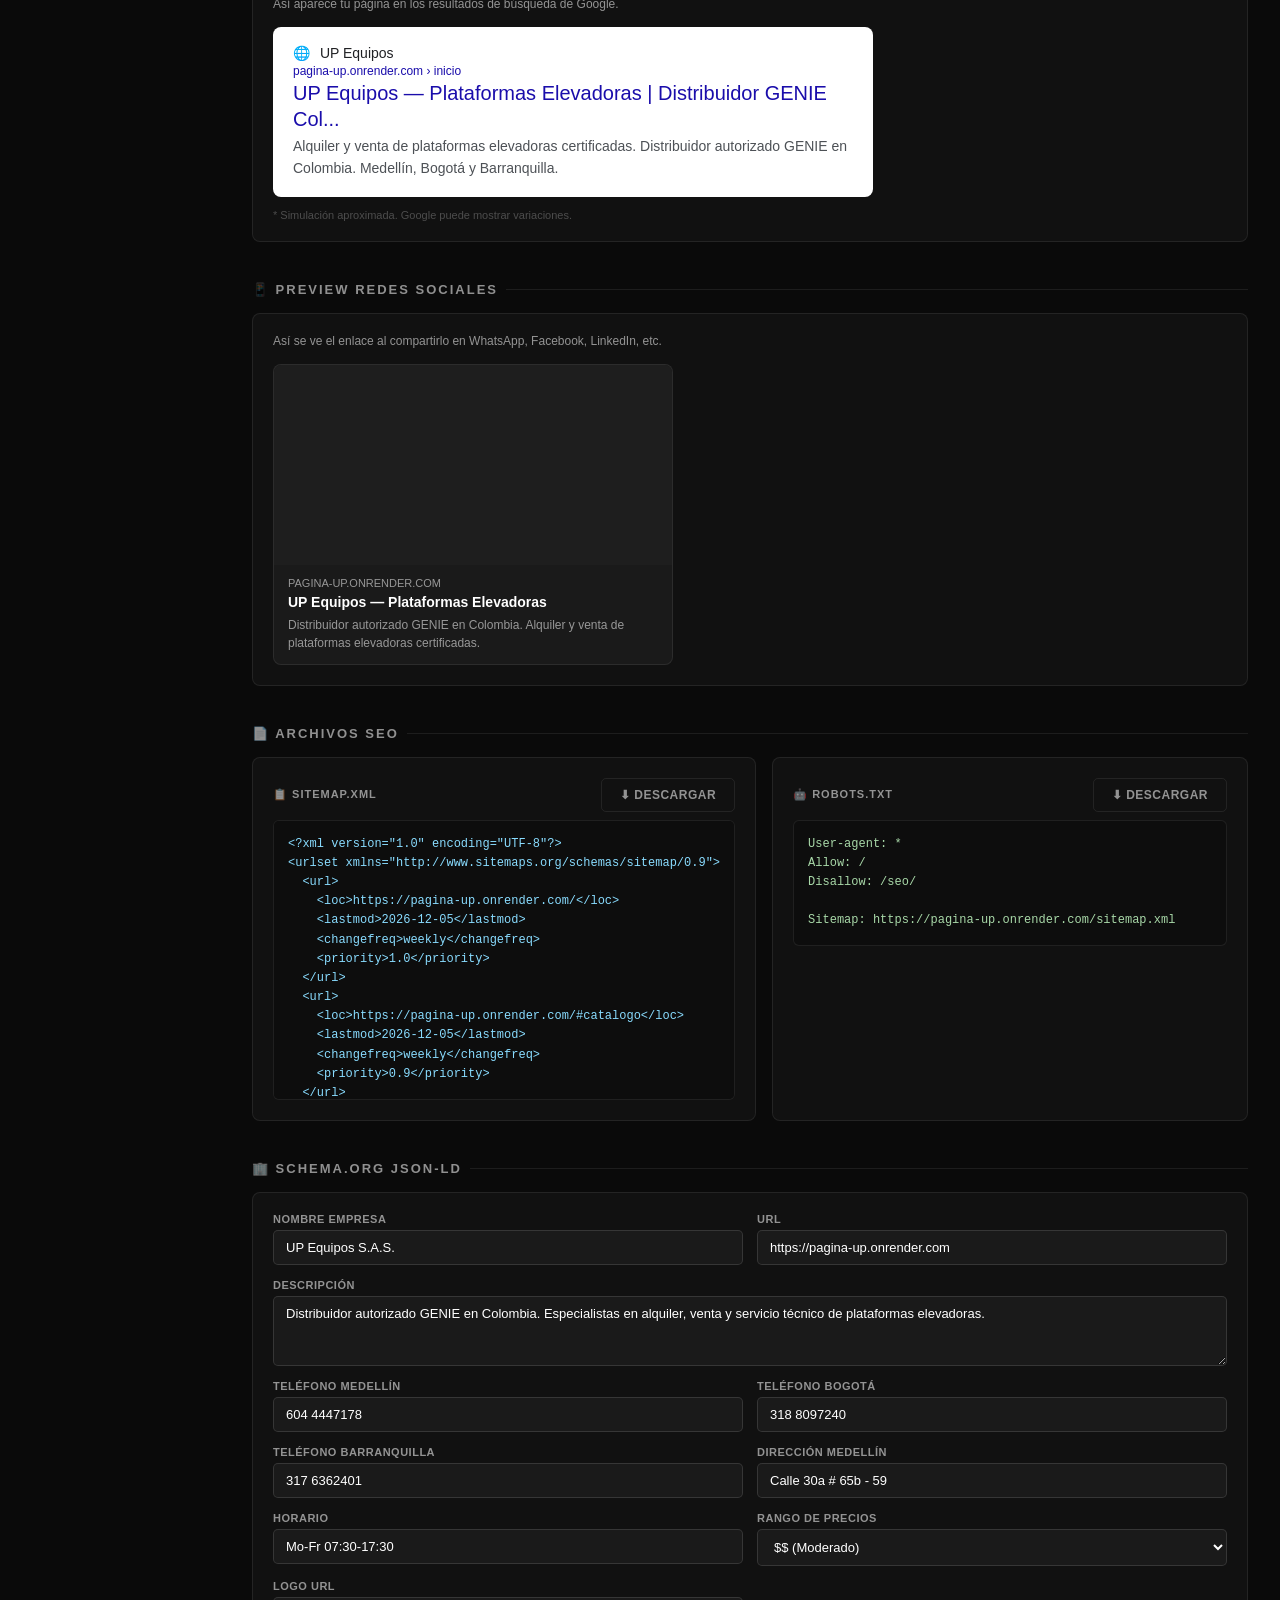
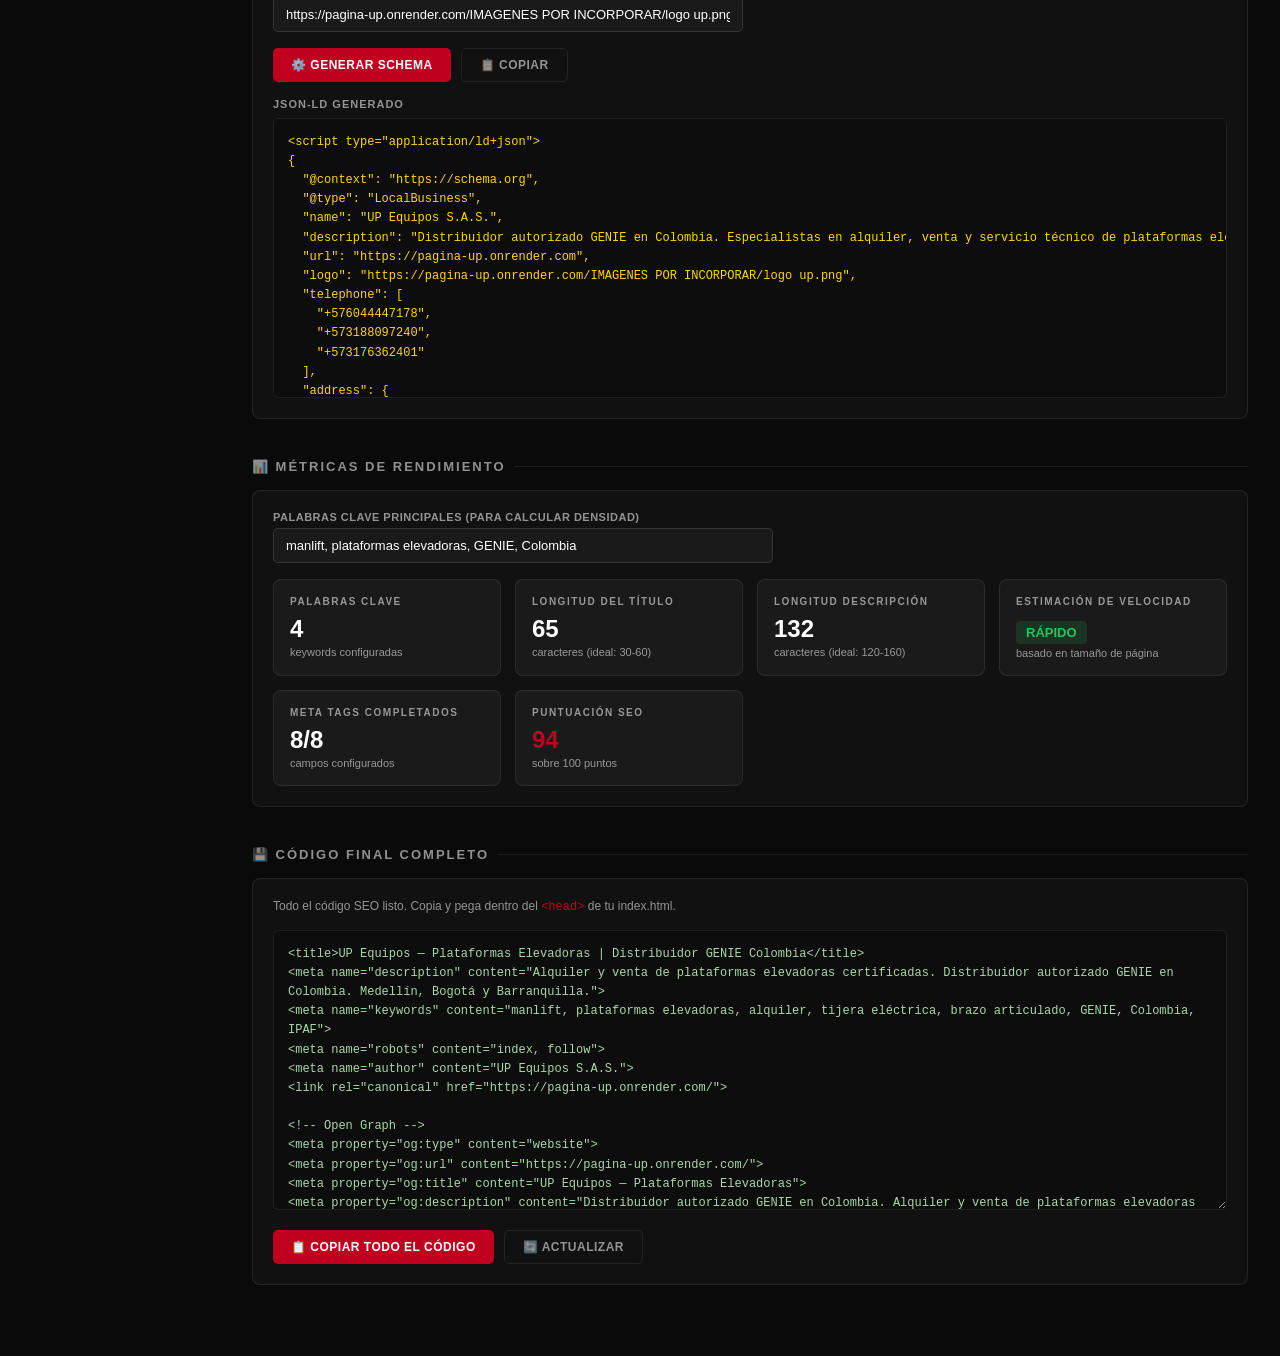
==== commit a1151caa: "Merge: SEO al dominio en vivo (onrender)" ====
--- a/seo/index.html
+++ b/seo/index.html
@@ -925,7 +925,7 @@
           </div>
           <div class="field">
             <label>Canonical URL</label>
-            <input type="url" id="f-canonical" oninput="onFieldChange()" placeholder="https://equiposup.com/">
+            <input type="url" id="f-canonical" oninput="onFieldChange()" placeholder="https://pagina-up.onrender.com/">
           </div>
           <div class="field">
             <label>Robots</label>
@@ -955,7 +955,7 @@
           </div>
           <div class="field span2">
             <label>OG Image URL</label>
-            <input type="url" id="f-og-image" oninput="onFieldChange()" placeholder="https://equiposup.com/imagen.png">
+            <input type="url" id="f-og-image" oninput="onFieldChange()" placeholder="https://pagina-up.onrender.com/imagen.png">
           </div>
           <div class="field">
             <label>OG Locale</label>
@@ -991,7 +991,7 @@
           </div>
           <div class="field span2">
             <label>Twitter Image URL</label>
-            <input type="url" id="f-tw-image" oninput="onFieldChange()" placeholder="https://equiposup.com/imagen.png">
+            <input type="url" id="f-tw-image" oninput="onFieldChange()" placeholder="https://pagina-up.onrender.com/imagen.png">
           </div>
         </div>
       </div>
@@ -1034,7 +1034,7 @@
           <span id="gp-favicon" style="margin-right:6px;">🌐</span>
           <span id="gp-sitename-disp">UP Equipos</span>
         </div>
-        <div class="gp-url" id="gp-url-disp">equiposup.com › inicio</div>
+        <div class="gp-url" id="gp-url-disp">pagina-up.onrender.com › inicio</div>
         <div class="gp-title" id="gp-title-disp">UP Equipos — Plataformas Elevadoras | Distribuidor GENIE Colombia</div>
         <div class="gp-desc" id="gp-desc-disp">Alquiler y venta de plataformas elevadoras certificadas. Distribuidor autorizado GENIE en Colombia. Medellín, Bogotá y Barranquilla.</div>
       </div>
@@ -1108,7 +1108,7 @@
         </div>
         <div class="field">
           <label>URL</label>
-          <input type="url" id="s-url" oninput="generateSchema()" placeholder="https://equiposup.com">
+          <input type="url" id="s-url" oninput="generateSchema()" placeholder="https://pagina-up.onrender.com">
         </div>
         <div class="field span2">
           <label>Descripción</label>
@@ -1144,7 +1144,7 @@
         </div>
         <div class="field">
           <label>Logo URL</label>
-          <input type="url" id="s-logo" oninput="generateSchema()" placeholder="https://equiposup.com/logo.png">
+          <input type="url" id="s-logo" oninput="generateSchema()" placeholder="https://pagina-up.onrender.com/logo.png">
         </div>
       </div>
 
@@ -1337,20 +1337,20 @@
     title: 'UP Equipos — Plataformas Elevadoras | Distribuidor GENIE Colombia',
     desc: 'Alquiler y venta de plataformas elevadoras certificadas. Distribuidor autorizado GENIE en Colombia. Medellín, Bogotá y Barranquilla.',
     keywords: 'manlift, plataformas elevadoras, alquiler, tijera eléctrica, brazo articulado, GENIE, Colombia, IPAF',
-    canonical: 'https://equiposup.com/',
+    canonical: 'https://pagina-up.onrender.com/',
     robots: 'index, follow',
     author: 'UP Equipos S.A.S.',
     ogTitle: 'UP Equipos — Plataformas Elevadoras',
     ogDesc: 'Distribuidor autorizado GENIE en Colombia. Alquiler y venta de plataformas elevadoras certificadas.',
-    ogImage: 'https://equiposup.com/IMAGENES POR INCORPORAR/logo up.png',
+    ogImage: 'https://pagina-up.onrender.com/IMAGENES POR INCORPORAR/logo up.png',
     ogLocale: 'es_CO',
     ogSitename: 'UP Equipos',
     twCard: 'summary_large_image',
     twTitle: 'UP Equipos — Plataformas Elevadoras',
     twDesc: 'Distribuidor autorizado GENIE en Colombia.',
-    twImage: 'https://equiposup.com/IMAGENES POR INCORPORAR/logo up.png',
+    twImage: 'https://pagina-up.onrender.com/IMAGENES POR INCORPORAR/logo up.png',
     sName: 'UP Equipos S.A.S.',
-    sUrl: 'https://equiposup.com',
+    sUrl: 'https://pagina-up.onrender.com',
     sDesc: 'Distribuidor autorizado GENIE en Colombia. Especialistas en alquiler, venta y servicio técnico de plataformas elevadoras.',
     sTelMed: '604 4447178',
     sTelBog: '318 8097240',
@@ -1358,7 +1358,7 @@
     sAddr: 'Calle 30a # 65b - 59',
     sHours: 'Mo-Fr 07:30-17:30',
     sPrice: '$$',
-    sLogo: 'https://equiposup.com/IMAGENES POR INCORPORAR/logo up.png',
+    sLogo: 'https://pagina-up.onrender.com/IMAGENES POR INCORPORAR/logo up.png',
     mKeywords: 'manlift, plataformas elevadoras, GENIE, Colombia'
   };
 
@@ -1477,10 +1477,10 @@
   function updateGooglePreview() {
     const title = g('f-title') || 'Sin título';
     const desc  = g('f-desc')  || 'Sin descripción';
-    const url   = g('f-canonical') || 'https://equiposup.com/';
+    const url   = g('f-canonical') || 'https://pagina-up.onrender.com/';
     let urlDisp = url.replace('https://','').replace('http://','');
     if (urlDisp.endsWith('/')) urlDisp = urlDisp.slice(0,-1);
-    urlDisp = urlDisp.replace('equiposup.com', 'equiposup.com');
+    urlDisp = urlDisp.replace('pagina-up.onrender.com', 'pagina-up.onrender.com');
 
     const sitename = g('f-og-sitename') || 'UP Equipos';
 
@@ -1497,7 +1497,7 @@
     const title  = g('f-og-title') || g('f-title') || 'Sin título';
     const desc   = g('f-og-desc')  || g('f-desc')  || 'Sin descripción';
     const img    = g('f-og-image');
-    const url    = g('f-canonical') || 'https://equiposup.com/';
+    const url    = g('f-canonical') || 'https://pagina-up.onrender.com/';
     let domain   = url.replace('https://','').replace('http://','').split('/')[0].toUpperCase();
 
     setText('social-title-disp', title);
@@ -1691,7 +1691,7 @@
   // ──────────────────────────────────────────
   function generateSchema() {
     const name    = g('s-name')    || 'UP Equipos S.A.S.';
-    const url     = g('s-url')     || 'https://equiposup.com';
+    const url     = g('s-url')     || 'https://pagina-up.onrender.com';
     const desc    = g('s-desc')    || '';
     const telMed  = g('s-tel-med') || '';
     const telBog  = g('s-tel-bog') || '';
@@ -1745,42 +1745,42 @@
     return `<?xml version="1.0" encoding="UTF-8"?>
 <urlset xmlns="http://www.sitemaps.org/schemas/sitemap/0.9">
   <url>
-    <loc>https://equiposup.com/</loc>
+    <loc>https://pagina-up.onrender.com/</loc>
     <lastmod>${today}</lastmod>
     <changefreq>weekly</changefreq>
     <priority>1.0</priority>
   </url>
   <url>
-    <loc>https://equiposup.com/#catalogo</loc>
+    <loc>https://pagina-up.onrender.com/#catalogo</loc>
     <lastmod>${today}</lastmod>
     <changefreq>weekly</changefreq>
     <priority>0.9</priority>
   </url>
   <url>
-    <loc>https://equiposup.com/#venta</loc>
+    <loc>https://pagina-up.onrender.com/#venta</loc>
     <priority>0.8</priority>
   </url>
   <url>
-    <loc>https://equiposup.com/#partes</loc>
+    <loc>https://pagina-up.onrender.com/#partes</loc>
     <priority>0.8</priority>
   </url>
   <url>
-    <loc>https://equiposup.com/#ipaf</loc>
+    <loc>https://pagina-up.onrender.com/#ipaf</loc>
     <priority>0.8</priority>
   </url>
   <url>
-    <loc>https://equiposup.com/#nosotros</loc>
+    <loc>https://pagina-up.onrender.com/#nosotros</loc>
     <priority>0.7</priority>
   </url>
   <url>
-    <loc>https://equiposup.com/#sedes</loc>
+    <loc>https://pagina-up.onrender.com/#sedes</loc>
     <priority>0.7</priority>
   </url>
 </urlset>`;
   }
 
   function getRobotsContent() {
-    return `User-agent: *\nAllow: /\nDisallow: /seo/\n\nSitemap: https://equiposup.com/sitemap.xml`;
+    return `User-agent: *\nAllow: /\nDisallow: /seo/\n\nSitemap: https://pagina-up.onrender.com/sitemap.xml`;
   }
 
   function renderSitemapRobots() {
